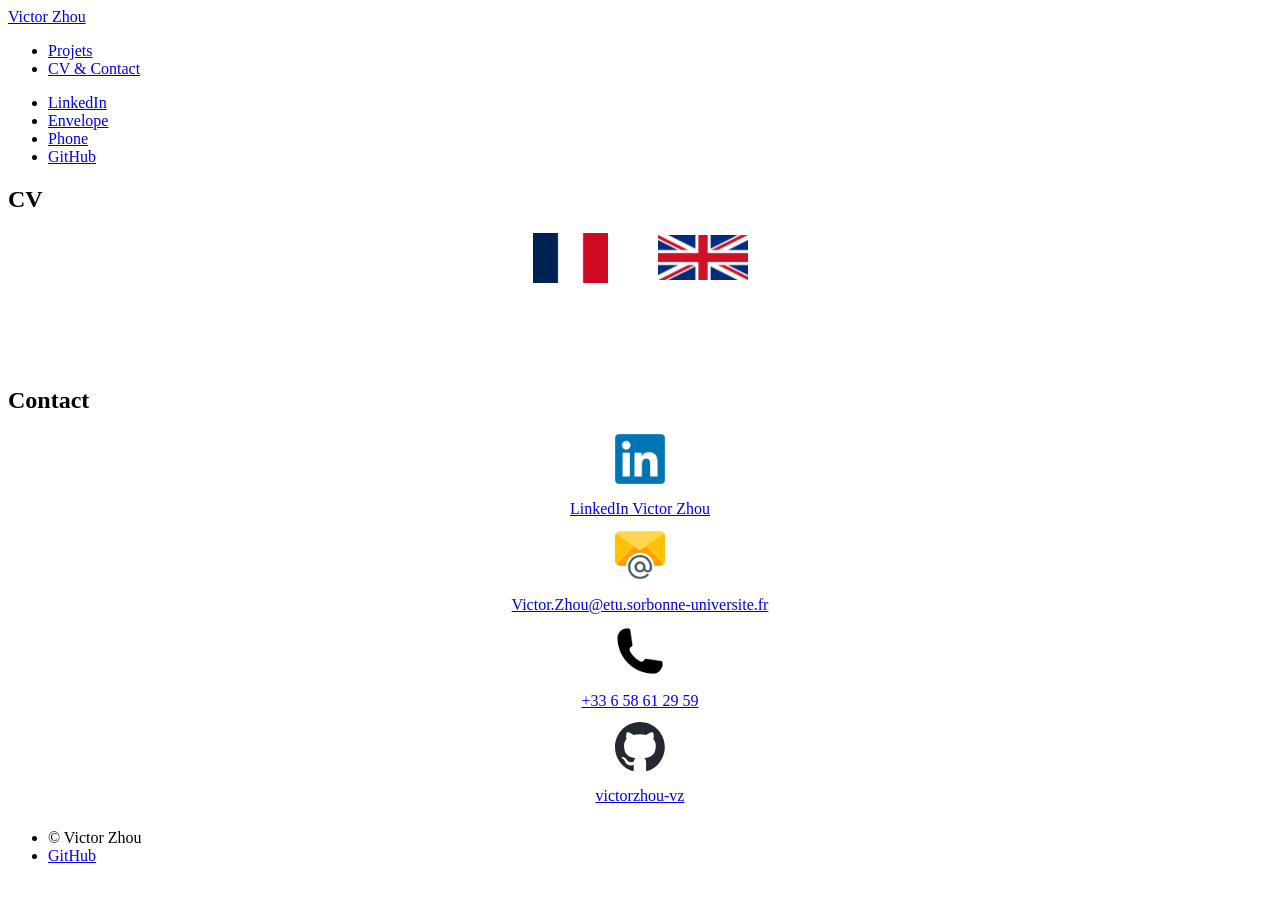
==== generic.html @ f337d652 "Add files via upload" ====
<!DOCTYPE HTML>
<!--
	Massively by HTML5 UP
	html5up.net | @ajlkn
	Free for personal and commercial use under the CCA 3.0 license (html5up.net/license)
-->
<html>
	<head>
		<title>Victor Zhou</title>
		<meta charset="utf-8" />
		<meta name="viewport" content="width=device-width, initial-scale=1, user-scalable=no" />
		<link rel="stylesheet" href="assets/css/main.css" />
		<noscript><link rel="stylesheet" href="assets/css/noscript.css" /></noscript>
	</head>
	<body class="is-preload">

		<!-- Wrapper -->
			<div id="wrapper">

				<!-- Header -->
					<header id="header">
						<a href="index.html" class="logo">Victor Zhou</a>
					</header>

				<!-- Nav -->
					<nav id="nav">
						<ul class="links">
							<li><a href="index.html">Projets</a></li>
							<li class="active"><a href="generic.html">CV & Contact</a></li>

						</ul>
						<ul class="icons">
							<li><a href="https://www.linkedin.com/in/-victor-zhou/" class="icon brands fa-linkedin"><span class="label">LinkedIn</span></a></li>
							<li><a href="mailto:Victor.Zhou@etu.sorbonne-universite.fr" class="icon solid fa-envelope"><span class="label">Envelope</span></a></li>
							<li><a href="tel:+33658612959" class="icon solid fa-phone"><span class="label">Phone</span></a></li>
							<li><a href="https://github.com/victorzhou-vz" class="icon brands fa-github"><span class="label">GitHub</span></a></li>
						</ul>
					</nav>

				<!-- Main -->
					<div id="main">
							<section id="CV" class="cv-section">
								<header class="major">
									<h2>CV</h2>
								</header>
								<div class="exp-logos" style="display: flex; justify-content: center; gap: 50px; align-items: center; text-align: center; margin: 12px 0 100px 0;">

									<a href="#" class="image"><img src="images/logos/Flag_of_France.svg.png" alt="CVFR" style="width: auto; height:50px;"></a>
									<a href="#" class="image"><img src="images/logos/Flag_of_the_United_Kingdom.png" alt="CVEN" style="width: auto; height:45px;"></a>

								</div>
								<section>

							<section id="Contact" class="contact-section">
								<header class="major">
									<h2>Contact</h2>
								</header>
								<div class="exp-logos" style="display: flex; flex-direction: column; justify-content: center; gap: 12px; align-items: center; text-align: center; margin: 12px 0 24px 0;">
										<a href="https://www.linkedin.com/in/-victor-zhou/" class="image"><img src="images/logos/LinkedIn_logo_initials.png" alt="LinkedIn" style="width: 50px; height:auto;"></a>
										<a href="https://www.linkedin.com/in/-victor-zhou/" class="image"><span>LinkedIn Victor Zhou</span></a>
										<a href="mailto:Victor.Zhou@etu.sorbonne-universite.fr" class="image"><img src="images/logos/email.png" alt="Mail" style="width: 50px; height:auto;"></a>
										<a href="mailto:Victor.Zhou@etu.sorbonne-universite.fr" class="image"><span>Victor.Zhou@etu.sorbonne-universite.fr</span></a>
										<a href="tel:+33658612959" class="image"><img src="images/logos/telephone.png" alt="Telephone" style="width: 50px; height:auto;"></a>
										<a href="tel:+33658612959" class="image"><span>+33 6 58 61 29 59</span></a>
										<a href="https://github.com/victorzhou-vz" class="image"><img src="images/logos/github-mark.svg" alt="GitHub" style="width: 50px; height:auto;"></a>
										<a href="https://github.com/victorzhou-vz" class="image"><span>victorzhou-vz</span></a>
								</div>
							<section>
						<!-- Post -->
							

					</div>

				<!-- Footer -->
					

				<!-- Copyright -->
					<div id="copyright">
						<ul><li>&copy; Victor Zhou</li><li><a href="https://github.com/victorzhou-vz">GitHub</a></li></ul>
					</div>

			</div>

		<!-- Scripts -->
			<script src="assets/js/jquery.min.js"></script>
			<script src="assets/js/jquery.scrollex.min.js"></script>
			<script src="assets/js/jquery.scrolly.min.js"></script>
			<script src="assets/js/browser.min.js"></script>
			<script src="assets/js/breakpoints.min.js"></script>
			<script src="assets/js/util.js"></script>
			<script src="assets/js/main.js"></script>

	</body>
</html>
---- assets/css/main.css ----
@import url(fontawesome-all.min.css);
@import url("https://fonts.googleapis.com/css?family=Merriweather:300,700,300italic,700italic|Source+Sans+Pro:900");

/*
	Massively by HTML5 UP
	html5up.net | @ajlkn
	Free for personal and commercial use under the CCA 3.0 license (html5up.net/license)
*/

html, body, div, span, applet, object,
iframe, h1, h2, h3, h4, h5, h6, p, blockquote,
pre, a, abbr, acronym, address, big, cite,
code, del, dfn, em, img, ins, kbd, q, s, samp,
small, strike, strong, sub, sup, tt, var, b,
u, i, center, dl, dt, dd, ol, ul, li, fieldset,
form, label, legend, table, caption, tbody,
tfoot, thead, tr, th, td, article, aside,
canvas, details, embed, figure, figcaption,
footer, header, hgroup, menu, nav, output, ruby,
section, summary, time, mark, audio, video {
	margin: 0;
	padding: 0;
	border: 0;
	font-size: 100%;
	font: inherit;
	vertical-align: baseline;}

article, aside, details, figcaption, figure,
footer, header, hgroup, menu, nav, section {
	display: block;}

body {
	line-height: 1;
}

ol, ul {
	list-style: none;
}

blockquote, q {
	quotes: none;
}

	blockquote:before, blockquote:after, q:before, q:after {
		content: '';
		content: none;
	}

table {
	border-collapse: collapse;
	border-spacing: 0;
}

body {
	-webkit-text-size-adjust: none;
}

mark {
	background-color: transparent;
	color: inherit;
}

input::-moz-focus-inner {
	border: 0;
	padding: 0;
}

input, select, textarea {
	-moz-appearance: none;
	-webkit-appearance: none;
	-ms-appearance: none;
	appearance: none;
}

/* Basic */

	@-ms-viewport {
		width: device-width;
	}

	body {
		-ms-overflow-style: scrollbar;
	}

	@media screen and (max-width: 480px) {

		html, body {
			min-width: 320px;
		}

	}

	html {
		box-sizing: border-box;
	}

	*, *:before, *:after {
		box-sizing: inherit;
	}

	body {
		background-color: #1e252d;
	}

		body.is-preload *, body.is-preload *:before, body.is-preload *:after {
			-moz-animation: none !important;
			-webkit-animation: none !important;
			-ms-animation: none !important;
			animation: none !important;
			-moz-transition: none !important;
			-webkit-transition: none !important;
			-ms-transition: none !important;
			transition: none !important;
		}

/* Type */

	html {
		font-size: 16pt;
	}

		@media screen and (max-width: 1680px) {

			html {
				font-size: 12pt;
			}

		}

		@media screen and (max-width: 1280px) {

			html {
				font-size: 11pt;
			}

		}

		@media screen and (max-width: 360px) {

			html {
				font-size: 10pt;
			}

		}

	body {
		color: #212931;
	}

	body, input, select, textarea {
		font-family: "Merriweather", Georgia, serif;
		font-weight: 300;
		font-size: 1rem;
		line-height: 2.375;
	}

	a {
		-moz-transition: color 0.2s ease-in-out, background-color 0.2s ease-in-out, border-color 0.2s ease-in-out, box-shadow 0.2s ease-in-out;
		-webkit-transition: color 0.2s ease-in-out, background-color 0.2s ease-in-out, border-color 0.2s ease-in-out, box-shadow 0.2s ease-in-out;
		-ms-transition: color 0.2s ease-in-out, background-color 0.2s ease-in-out, border-color 0.2s ease-in-out, box-shadow 0.2s ease-in-out;
		transition: color 0.2s ease-in-out, background-color 0.2s ease-in-out, border-color 0.2s ease-in-out, box-shadow 0.2s ease-in-out;
		border-bottom: dotted 1px;
		text-decoration: none;
	}

		a:hover {
			border-bottom-color: transparent;
		}

	strong, b {
		font-weight: 600;
	}

	em, i {
		font-style: italic;
	}

	p {
		text-align: justify;
		margin: 0 0 2rem 0;
	}

	h1, h2, h3, h4, h5, h6 {
		font-family: "Source Sans Pro", Helvetica, sans-serif;
		font-weight: 900;
		line-height: 1.5;
		letter-spacing: 0.075em;
		text-transform: uppercase;
		margin: 0 0 1rem 0;
	}

		h1 a, h2 a, h3 a, h4 a, h5 a, h6 a {
			border-bottom: 0;
			color: inherit;
			text-decoration: none;
		}

	h1 {
		font-size: 4rem;
		line-height: 1.1;
		margin: 0 0 2rem 0;
	}

	h2 {
		font-size: 1.75rem;
		line-height: 1.3;
		margin: 0 0 1.5rem 0;
	}

	h3 {
		font-size: 1.25rem;
		margin: 0 0 1.5rem 0;
	}

	h4 {
		font-size: 1rem;
	}

	h5 {
		font-size: 0.9rem;
	}

	h6 {
		font-size: 0.8rem;
	}

	sub {
		font-size: 0.8rem;
		position: relative;
		top: 0.5rem;
	}

	sup {
		font-size: 0.8rem;
		position: relative;
		top: -0.5rem;
	}

	blockquote {
		border-left: solid 4px;
		font-style: italic;
		margin: 0 0 2rem 0;
		padding: 0.5rem 0 0.5rem 2rem;
	}

	code {
		border: solid 2px;
		font-family: "Courier New", monospace;
		font-size: 0.9rem;
		margin: 0 0.25rem;
		padding: 0.25rem 0.65rem;
	}

	pre {
		-webkit-overflow-scrolling: touch;
		font-family: "Courier New", monospace;
		font-size: 0.9rem;
		margin: 0 0 2rem 0;
	}

		pre code {
			display: block;
			line-height: 1.75;
			padding: 1rem 1.5rem;
			overflow-x: auto;
		}

	hr {
		border: 0;
		border-bottom: solid 2px;
		margin: 3rem 0;
	}

		hr.major {
			margin: 5rem 0;
		}

	.align-left {
		text-align: left;
	}

	.align-center {
		text-align: center;
	}

	.align-right {
		text-align: right;
	}

	input, select, textarea {
		color: #212931;
	}

	a {
		color: #212931;
		border-bottom-color: rgba(33, 41, 49, 0.5);
	}

		a:hover {
			border-bottom-color: transparent;
			color: #18bfef !important;
		}

	strong, b {
		color: #212931;
	}

	h1, h2, h3, h4, h5, h6 {
		color: #212931;
	}

	blockquote {
		border-left-color: #eeeeee;
	}

	code {
		background: rgba(220, 220, 220, 0.25);
		border-color: #eeeeee;
	}

	hr {
		border-bottom-color: #eeeeee;
	}

/* Row */

	.row {
		display: flex;
		flex-wrap: wrap;
		box-sizing: border-box;
		align-items: stretch;
	}

		.row > * {
			box-sizing: border-box;
		}

		.row.gtr-uniform > * > :last-child {
			margin-bottom: 0;
		}

		.row.aln-left {
			justify-content: flex-start;
		}

		.row.aln-center {
			justify-content: center;
		}

		.row.aln-right {
			justify-content: flex-end;
		}

		.row.aln-top {
			align-items: flex-start;
		}

		.row.aln-middle {
			align-items: center;
		}

		.row.aln-bottom {
			align-items: flex-end;
		}

		.row > .imp {
			order: -1;
		}

		.row > .col-1 {
			width: 8.33333%;
		}

		.row > .off-1 {
			margin-left: 8.33333%;
		}

		.row > .col-2 {
			width: 16.66667%;
		}

		.row > .off-2 {
			margin-left: 16.66667%;
		}

		.row > .col-3 {
			width: 25%;
		}

		.row > .off-3 {
			margin-left: 25%;
		}

		.row > .col-4 {
			width: 33.33333%;
		}

		.row > .off-4 {
			margin-left: 33.33333%;
		}

		.row > .col-5 {
			width: 41.66667%;
		}

		.row > .off-5 {
			margin-left: 41.66667%;
		}

		.row > .col-6 {
			width: 50%;
		}

		.row > .off-6 {
			margin-left: 50%;
		}

		.row > .col-7 {
			width: 58.33333%;
		}

		.row > .off-7 {
			margin-left: 58.33333%;
		}

		.row > .col-8 {
			width: 66.66667%;
		}

		.row > .off-8 {
			margin-left: 66.66667%;
		}

		.row > .col-9 {
			width: 75%;
		}

		.row > .off-9 {
			margin-left: 75%;
		}

		.row > .col-10 {
			width: 83.33333%;
		}

		.row > .off-10 {
			margin-left: 83.33333%;
		}

		.row > .col-11 {
			width: 91.66667%;
		}

		.row > .off-11 {
			margin-left: 91.66667%;
		}

		.row > .col-12 {
			width: 100%;
		}

		.row > .off-12 {
			margin-left: 100%;
		}

		.row.gtr-0 {
			margin-top: 0;
			margin-left: 0rem;
		}

			.row.gtr-0 > * {
				padding: 0 0 0 0rem;
			}

			.row.gtr-0.gtr-uniform {
				margin-top: 0rem;
			}

				.row.gtr-0.gtr-uniform > * {
					padding-top: 0rem;
				}

		.row.gtr-25 {
			margin-top: 0;
			margin-left: -0.375rem;
		}

			.row.gtr-25 > * {
				padding: 0 0 0 0.375rem;
			}

			.row.gtr-25.gtr-uniform {
				margin-top: -0.375rem;
			}

				.row.gtr-25.gtr-uniform > * {
					padding-top: 0.375rem;
				}

		.row.gtr-50 {
			margin-top: 0;
			margin-left: -0.75rem;
		}

			.row.gtr-50 > * {
				padding: 0 0 0 0.75rem;
			}

			.row.gtr-50.gtr-uniform {
				margin-top: -0.75rem;
			}

				.row.gtr-50.gtr-uniform > * {
					padding-top: 0.75rem;
				}

		.row {
			margin-top: 0;
			margin-left: -1.5rem;
		}

			.row > * {
				padding: 0 0 0 1.5rem;
			}

			.row.gtr-uniform {
				margin-top: -1.5rem;
			}

				.row.gtr-uniform > * {
					padding-top: 1.5rem;
				}

		.row.gtr-150 {
			margin-top: 0;
			margin-left: -2.25rem;
		}

			.row.gtr-150 > * {
				padding: 0 0 0 2.25rem;
			}

			.row.gtr-150.gtr-uniform {
				margin-top: -2.25rem;
			}

				.row.gtr-150.gtr-uniform > * {
					padding-top: 2.25rem;
				}

		.row.gtr-200 {
			margin-top: 0;
			margin-left: -3rem;
		}

			.row.gtr-200 > * {
				padding: 0 0 0 3rem;
			}

			.row.gtr-200.gtr-uniform {
				margin-top: -3rem;
			}

				.row.gtr-200.gtr-uniform > * {
					padding-top: 3rem;
				}

		@media screen and (max-width: 1680px) {

			.row {
				display: flex;
				flex-wrap: wrap;
				box-sizing: border-box;
				align-items: stretch;
			}

				.row > * {
					box-sizing: border-box;
				}

				.row.gtr-uniform > * > :last-child {
					margin-bottom: 0;
				}

				.row.aln-left {
					justify-content: flex-start;
				}

				.row.aln-center {
					justify-content: center;
				}

				.row.aln-right {
					justify-content: flex-end;
				}

				.row.aln-top {
					align-items: flex-start;
				}

				.row.aln-middle {
					align-items: center;
				}

				.row.aln-bottom {
					align-items: flex-end;
				}

				.row > .imp-xlarge {
					order: -1;
				}

				.row > .col-1-xlarge {
					width: 8.33333%;
				}

				.row > .off-1-xlarge {
					margin-left: 8.33333%;
				}

				.row > .col-2-xlarge {
					width: 16.66667%;
				}

				.row > .off-2-xlarge {
					margin-left: 16.66667%;
				}

				.row > .col-3-xlarge {
					width: 25%;
				}

				.row > .off-3-xlarge {
					margin-left: 25%;
				}

				.row > .col-4-xlarge {
					width: 33.33333%;
				}

				.row > .off-4-xlarge {
					margin-left: 33.33333%;
				}

				.row > .col-5-xlarge {
					width: 41.66667%;
				}

				.row > .off-5-xlarge {
					margin-left: 41.66667%;
				}

				.row > .col-6-xlarge {
					width: 50%;
				}

				.row > .off-6-xlarge {
					margin-left: 50%;
				}

				.row > .col-7-xlarge {
					width: 58.33333%;
				}

				.row > .off-7-xlarge {
					margin-left: 58.33333%;
				}

				.row > .col-8-xlarge {
					width: 66.66667%;
				}

				.row > .off-8-xlarge {
					margin-left: 66.66667%;
				}

				.row > .col-9-xlarge {
					width: 75%;
				}

				.row > .off-9-xlarge {
					margin-left: 75%;
				}

				.row > .col-10-xlarge {
					width: 83.33333%;
				}

				.row > .off-10-xlarge {
					margin-left: 83.33333%;
				}

				.row > .col-11-xlarge {
					width: 91.66667%;
				}

				.row > .off-11-xlarge {
					margin-left: 91.66667%;
				}

				.row > .col-12-xlarge {
					width: 100%;
				}

				.row > .off-12-xlarge {
					margin-left: 100%;
				}

				.row.gtr-0 {
					margin-top: 0;
					margin-left: 0rem;
				}

					.row.gtr-0 > * {
						padding: 0 0 0 0rem;
					}

					.row.gtr-0.gtr-uniform {
						margin-top: 0rem;
					}

						.row.gtr-0.gtr-uniform > * {
							padding-top: 0rem;
						}

				.row.gtr-25 {
					margin-top: 0;
					margin-left: -0.375rem;
				}

					.row.gtr-25 > * {
						padding: 0 0 0 0.375rem;
					}

					.row.gtr-25.gtr-uniform {
						margin-top: -0.375rem;
					}

						.row.gtr-25.gtr-uniform > * {
							padding-top: 0.375rem;
						}

				.row.gtr-50 {
					margin-top: 0;
					margin-left: -0.75rem;
				}

					.row.gtr-50 > * {
						padding: 0 0 0 0.75rem;
					}

					.row.gtr-50.gtr-uniform {
						margin-top: -0.75rem;
					}

						.row.gtr-50.gtr-uniform > * {
							padding-top: 0.75rem;
						}

				.row {
					margin-top: 0;
					margin-left: -1.5rem;
				}

					.row > * {
						padding: 0 0 0 1.5rem;
					}

					.row.gtr-uniform {
						margin-top: -1.5rem;
					}

						.row.gtr-uniform > * {
							padding-top: 1.5rem;
						}

				.row.gtr-150 {
					margin-top: 0;
					margin-left: -2.25rem;
				}

					.row.gtr-150 > * {
						padding: 0 0 0 2.25rem;
					}

					.row.gtr-150.gtr-uniform {
						margin-top: -2.25rem;
					}

						.row.gtr-150.gtr-uniform > * {
							padding-top: 2.25rem;
						}

				.row.gtr-200 {
					margin-top: 0;
					margin-left: -3rem;
				}

					.row.gtr-200 > * {
						padding: 0 0 0 3rem;
					}

					.row.gtr-200.gtr-uniform {
						margin-top: -3rem;
					}

						.row.gtr-200.gtr-uniform > * {
							padding-top: 3rem;
						}

		}

		@media screen and (max-width: 1280px) {

			.row {
				display: flex;
				flex-wrap: wrap;
				box-sizing: border-box;
				align-items: stretch;
			}

				.row > * {
					box-sizing: border-box;
				}

				.row.gtr-uniform > * > :last-child {
					margin-bottom: 0;
				}

				.row.aln-left {
					justify-content: flex-start;
				}

				.row.aln-center {
					justify-content: center;
				}

				.row.aln-right {
					justify-content: flex-end;
				}

				.row.aln-top {
					align-items: flex-start;
				}

				.row.aln-middle {
					align-items: center;
				}

				.row.aln-bottom {
					align-items: flex-end;
				}

				.row > .imp-large {
					order: -1;
				}

				.row > .col-1-large {
					width: 8.33333%;
				}

				.row > .off-1-large {
					margin-left: 8.33333%;
				}

				.row > .col-2-large {
					width: 16.66667%;
				}

				.row > .off-2-large {
					margin-left: 16.66667%;
				}

				.row > .col-3-large {
					width: 25%;
				}

				.row > .off-3-large {
					margin-left: 25%;
				}

				.row > .col-4-large {
					width: 33.33333%;
				}

				.row > .off-4-large {
					margin-left: 33.33333%;
				}

				.row > .col-5-large {
					width: 41.66667%;
				}

				.row > .off-5-large {
					margin-left: 41.66667%;
				}

				.row > .col-6-large {
					width: 50%;
				}

				.row > .off-6-large {
					margin-left: 50%;
				}

				.row > .col-7-large {
					width: 58.33333%;
				}

				.row > .off-7-large {
					margin-left: 58.33333%;
				}

				.row > .col-8-large {
					width: 66.66667%;
				}

				.row > .off-8-large {
					margin-left: 66.66667%;
				}

				.row > .col-9-large {
					width: 75%;
				}

				.row > .off-9-large {
					margin-left: 75%;
				}

				.row > .col-10-large {
					width: 83.33333%;
				}

				.row > .off-10-large {
					margin-left: 83.33333%;
				}

				.row > .col-11-large {
					width: 91.66667%;
				}

				.row > .off-11-large {
					margin-left: 91.66667%;
				}

				.row > .col-12-large {
					width: 100%;
				}

				.row > .off-12-large {
					margin-left: 100%;
				}

				.row.gtr-0 {
					margin-top: 0;
					margin-left: 0rem;
				}

					.row.gtr-0 > * {
						padding: 0 0 0 0rem;
					}

					.row.gtr-0.gtr-uniform {
						margin-top: 0rem;
					}

						.row.gtr-0.gtr-uniform > * {
							padding-top: 0rem;
						}

				.row.gtr-25 {
					margin-top: 0;
					margin-left: -0.375rem;
				}

					.row.gtr-25 > * {
						padding: 0 0 0 0.375rem;
					}

					.row.gtr-25.gtr-uniform {
						margin-top: -0.375rem;
					}

						.row.gtr-25.gtr-uniform > * {
							padding-top: 0.375rem;
						}

				.row.gtr-50 {
					margin-top: 0;
					margin-left: -0.75rem;
				}

					.row.gtr-50 > * {
						padding: 0 0 0 0.75rem;
					}

					.row.gtr-50.gtr-uniform {
						margin-top: -0.75rem;
					}

						.row.gtr-50.gtr-uniform > * {
							padding-top: 0.75rem;
						}

				.row {
					margin-top: 0;
					margin-left: -1.5rem;
				}

					.row > * {
						padding: 0 0 0 1.5rem;
					}

					.row.gtr-uniform {
						margin-top: -1.5rem;
					}

						.row.gtr-uniform > * {
							padding-top: 1.5rem;
						}

				.row.gtr-150 {
					margin-top: 0;
					margin-left: -2.25rem;
				}

					.row.gtr-150 > * {
						padding: 0 0 0 2.25rem;
					}

					.row.gtr-150.gtr-uniform {
						margin-top: -2.25rem;
					}

						.row.gtr-150.gtr-uniform > * {
							padding-top: 2.25rem;
						}

				.row.gtr-200 {
					margin-top: 0;
					margin-left: -3rem;
				}

					.row.gtr-200 > * {
						padding: 0 0 0 3rem;
					}

					.row.gtr-200.gtr-uniform {
						margin-top: -3rem;
					}

						.row.gtr-200.gtr-uniform > * {
							padding-top: 3rem;
						}

		}

		@media screen and (max-width: 980px) {

			.row {
				display: flex;
				flex-wrap: wrap;
				box-sizing: border-box;
				align-items: stretch;
			}

				.row > * {
					box-sizing: border-box;
				}

				.row.gtr-uniform > * > :last-child {
					margin-bottom: 0;
				}

				.row.aln-left {
					justify-content: flex-start;
				}

				.row.aln-center {
					justify-content: center;
				}

				.row.aln-right {
					justify-content: flex-end;
				}

				.row.aln-top {
					align-items: flex-start;
				}

				.row.aln-middle {
					align-items: center;
				}

				.row.aln-bottom {
					align-items: flex-end;
				}

				.row > .imp-medium {
					order: -1;
				}

				.row > .col-1-medium {
					width: 8.33333%;
				}

				.row > .off-1-medium {
					margin-left: 8.33333%;
				}

				.row > .col-2-medium {
					width: 16.66667%;
				}

				.row > .off-2-medium {
					margin-left: 16.66667%;
				}

				.row > .col-3-medium {
					width: 25%;
				}

				.row > .off-3-medium {
					margin-left: 25%;
				}

				.row > .col-4-medium {
					width: 33.33333%;
				}

				.row > .off-4-medium {
					margin-left: 33.33333%;
				}

				.row > .col-5-medium {
					width: 41.66667%;
				}

				.row > .off-5-medium {
					margin-left: 41.66667%;
				}

				.row > .col-6-medium {
					width: 50%;
				}

				.row > .off-6-medium {
					margin-left: 50%;
				}

				.row > .col-7-medium {
					width: 58.33333%;
				}

				.row > .off-7-medium {
					margin-left: 58.33333%;
				}

				.row > .col-8-medium {
					width: 66.66667%;
				}

				.row > .off-8-medium {
					margin-left: 66.66667%;
				}

				.row > .col-9-medium {
					width: 75%;
				}

				.row > .off-9-medium {
					margin-left: 75%;
				}

				.row > .col-10-medium {
					width: 83.33333%;
				}

				.row > .off-10-medium {
					margin-left: 83.33333%;
				}

				.row > .col-11-medium {
					width: 91.66667%;
				}

				.row > .off-11-medium {
					margin-left: 91.66667%;
				}

				.row > .col-12-medium {
					width: 100%;
				}

				.row > .off-12-medium {
					margin-left: 100%;
				}

				.row.gtr-0 {
					margin-top: 0;
					margin-left: 0rem;
				}

					.row.gtr-0 > * {
						padding: 0 0 0 0rem;
					}

					.row.gtr-0.gtr-uniform {
						margin-top: 0rem;
					}

						.row.gtr-0.gtr-uniform > * {
							padding-top: 0rem;
						}

				.row.gtr-25 {
					margin-top: 0;
					margin-left: -0.375rem;
				}

					.row.gtr-25 > * {
						padding: 0 0 0 0.375rem;
					}

					.row.gtr-25.gtr-uniform {
						margin-top: -0.375rem;
					}

						.row.gtr-25.gtr-uniform > * {
							padding-top: 0.375rem;
						}

				.row.gtr-50 {
					margin-top: 0;
					margin-left: -0.75rem;
				}

					.row.gtr-50 > * {
						padding: 0 0 0 0.75rem;
					}

					.row.gtr-50.gtr-uniform {
						margin-top: -0.75rem;
					}

						.row.gtr-50.gtr-uniform > * {
							padding-top: 0.75rem;
						}

				.row {
					margin-top: 0;
					margin-left: -1.5rem;
				}

					.row > * {
						padding: 0 0 0 1.5rem;
					}

					.row.gtr-uniform {
						margin-top: -1.5rem;
					}

						.row.gtr-uniform > * {
							padding-top: 1.5rem;
						}

				.row.gtr-150 {
					margin-top: 0;
					margin-left: -2.25rem;
				}

					.row.gtr-150 > * {
						padding: 0 0 0 2.25rem;
					}

					.row.gtr-150.gtr-uniform {
						margin-top: -2.25rem;
					}

						.row.gtr-150.gtr-uniform > * {
							padding-top: 2.25rem;
						}

				.row.gtr-200 {
					margin-top: 0;
					margin-left: -3rem;
				}

					.row.gtr-200 > * {
						padding: 0 0 0 3rem;
					}

					.row.gtr-200.gtr-uniform {
						margin-top: -3rem;
					}

						.row.gtr-200.gtr-uniform > * {
							padding-top: 3rem;
						}

		}

		@media screen and (max-width: 736px) {

			.row {
				display: flex;
				flex-wrap: wrap;
				box-sizing: border-box;
				align-items: stretch;
			}

				.row > * {
					box-sizing: border-box;
				}

				.row.gtr-uniform > * > :last-child {
					margin-bottom: 0;
				}

				.row.aln-left {
					justify-content: flex-start;
				}

				.row.aln-center {
					justify-content: center;
				}

				.row.aln-right {
					justify-content: flex-end;
				}

				.row.aln-top {
					align-items: flex-start;
				}

				.row.aln-middle {
					align-items: center;
				}

				.row.aln-bottom {
					align-items: flex-end;
				}

				.row > .imp-small {
					order: -1;
				}

				.row > .col-1-small {
					width: 8.33333%;
				}

				.row > .off-1-small {
					margin-left: 8.33333%;
				}

				.row > .col-2-small {
					width: 16.66667%;
				}

				.row > .off-2-small {
					margin-left: 16.66667%;
				}

				.row > .col-3-small {
					width: 25%;
				}

				.row > .off-3-small {
					margin-left: 25%;
				}

				.row > .col-4-small {
					width: 33.33333%;
				}

				.row > .off-4-small {
					margin-left: 33.33333%;
				}

				.row > .col-5-small {
					width: 41.66667%;
				}

				.row > .off-5-small {
					margin-left: 41.66667%;
				}

				.row > .col-6-small {
					width: 50%;
				}

				.row > .off-6-small {
					margin-left: 50%;
				}

				.row > .col-7-small {
					width: 58.33333%;
				}

				.row > .off-7-small {
					margin-left: 58.33333%;
				}

				.row > .col-8-small {
					width: 66.66667%;
				}

				.row > .off-8-small {
					margin-left: 66.66667%;
				}

				.row > .col-9-small {
					width: 75%;
				}

				.row > .off-9-small {
					margin-left: 75%;
				}

				.row > .col-10-small {
					width: 83.33333%;
				}

				.row > .off-10-small {
					margin-left: 83.33333%;
				}

				.row > .col-11-small {
					width: 91.66667%;
				}

				.row > .off-11-small {
					margin-left: 91.66667%;
				}

				.row > .col-12-small {
					width: 100%;
				}

				.row > .off-12-small {
					margin-left: 100%;
				}

				.row.gtr-0 {
					margin-top: 0;
					margin-left: 0rem;
				}

					.row.gtr-0 > * {
						padding: 0 0 0 0rem;
					}

					.row.gtr-0.gtr-uniform {
						margin-top: 0rem;
					}

						.row.gtr-0.gtr-uniform > * {
							padding-top: 0rem;
						}

				.row.gtr-25 {
					margin-top: 0;
					margin-left: -0.375rem;
				}

					.row.gtr-25 > * {
						padding: 0 0 0 0.375rem;
					}

					.row.gtr-25.gtr-uniform {
						margin-top: -0.375rem;
					}

						.row.gtr-25.gtr-uniform > * {
							padding-top: 0.375rem;
						}

				.row.gtr-50 {
					margin-top: 0;
					margin-left: -0.75rem;
				}

					.row.gtr-50 > * {
						padding: 0 0 0 0.75rem;
					}

					.row.gtr-50.gtr-uniform {
						margin-top: -0.75rem;
					}

						.row.gtr-50.gtr-uniform > * {
							padding-top: 0.75rem;
						}

				.row {
					margin-top: 0;
					margin-left: -1.5rem;
				}

					.row > * {
						padding: 0 0 0 1.5rem;
					}

					.row.gtr-uniform {
						margin-top: -1.5rem;
					}

						.row.gtr-uniform > * {
							padding-top: 1.5rem;
						}

				.row.gtr-150 {
					margin-top: 0;
					margin-left: -2.25rem;
				}

					.row.gtr-150 > * {
						padding: 0 0 0 2.25rem;
					}

					.row.gtr-150.gtr-uniform {
						margin-top: -2.25rem;
					}

						.row.gtr-150.gtr-uniform > * {
							padding-top: 2.25rem;
						}

				.row.gtr-200 {
					margin-top: 0;
					margin-left: -3rem;
				}

					.row.gtr-200 > * {
						padding: 0 0 0 3rem;
					}

					.row.gtr-200.gtr-uniform {
						margin-top: -3rem;
					}

						.row.gtr-200.gtr-uniform > * {
							padding-top: 3rem;
						}

		}

		@media screen and (max-width: 480px) {

			.row {
				display: flex;
				flex-wrap: wrap;
				box-sizing: border-box;
				align-items: stretch;
			}

				.row > * {
					box-sizing: border-box;
				}

				.row.gtr-uniform > * > :last-child {
					margin-bottom: 0;
				}

				.row.aln-left {
					justify-content: flex-start;
				}

				.row.aln-center {
					justify-content: center;
				}

				.row.aln-right {
					justify-content: flex-end;
				}

				.row.aln-top {
					align-items: flex-start;
				}

				.row.aln-middle {
					align-items: center;
				}

				.row.aln-bottom {
					align-items: flex-end;
				}

				.row > .imp-xsmall {
					order: -1;
				}

				.row > .col-1-xsmall {
					width: 8.33333%;
				}

				.row > .off-1-xsmall {
					margin-left: 8.33333%;
				}

				.row > .col-2-xsmall {
					width: 16.66667%;
				}

				.row > .off-2-xsmall {
					margin-left: 16.66667%;
				}

				.row > .col-3-xsmall {
					width: 25%;
				}

				.row > .off-3-xsmall {
					margin-left: 25%;
				}

				.row > .col-4-xsmall {
					width: 33.33333%;
				}

				.row > .off-4-xsmall {
					margin-left: 33.33333%;
				}

				.row > .col-5-xsmall {
					width: 41.66667%;
				}

				.row > .off-5-xsmall {
					margin-left: 41.66667%;
				}

				.row > .col-6-xsmall {
					width: 50%;
				}

				.row > .off-6-xsmall {
					margin-left: 50%;
				}

				.row > .col-7-xsmall {
					width: 58.33333%;
				}

				.row > .off-7-xsmall {
					margin-left: 58.33333%;
				}

				.row > .col-8-xsmall {
					width: 66.66667%;
				}

				.row > .off-8-xsmall {
					margin-left: 66.66667%;
				}

				.row > .col-9-xsmall {
					width: 75%;
				}

				.row > .off-9-xsmall {
					margin-left: 75%;
				}

				.row > .col-10-xsmall {
					width: 83.33333%;
				}

				.row > .off-10-xsmall {
					margin-left: 83.33333%;
				}

				.row > .col-11-xsmall {
					width: 91.66667%;
				}

				.row > .off-11-xsmall {
					margin-left: 91.66667%;
				}

				.row > .col-12-xsmall {
					width: 100%;
				}

				.row > .off-12-xsmall {
					margin-left: 100%;
				}

				.row.gtr-0 {
					margin-top: 0;
					margin-left: 0rem;
				}

					.row.gtr-0 > * {
						padding: 0 0 0 0rem;
					}

					.row.gtr-0.gtr-uniform {
						margin-top: 0rem;
					}

						.row.gtr-0.gtr-uniform > * {
							padding-top: 0rem;
						}

				.row.gtr-25 {
					margin-top: 0;
					margin-left: -0.375rem;
				}

					.row.gtr-25 > * {
						padding: 0 0 0 0.375rem;
					}

					.row.gtr-25.gtr-uniform {
						margin-top: -0.375rem;
					}

						.row.gtr-25.gtr-uniform > * {
							padding-top: 0.375rem;
						}

				.row.gtr-50 {
					margin-top: 0;
					margin-left: -0.75rem;
				}

					.row.gtr-50 > * {
						padding: 0 0 0 0.75rem;
					}

					.row.gtr-50.gtr-uniform {
						margin-top: -0.75rem;
					}

						.row.gtr-50.gtr-uniform > * {
							padding-top: 0.75rem;
						}

				.row {
					margin-top: 0;
					margin-left: -1.5rem;
				}

					.row > * {
						padding: 0 0 0 1.5rem;
					}

					.row.gtr-uniform {
						margin-top: -1.5rem;
					}

						.row.gtr-uniform > * {
							padding-top: 1.5rem;
						}

				.row.gtr-150 {
					margin-top: 0;
					margin-left: -2.25rem;
				}

					.row.gtr-150 > * {
						padding: 0 0 0 2.25rem;
					}

					.row.gtr-150.gtr-uniform {
						margin-top: -2.25rem;
					}

						.row.gtr-150.gtr-uniform > * {
							padding-top: 2.25rem;
						}

				.row.gtr-200 {
					margin-top: 0;
					margin-left: -3rem;
				}

					.row.gtr-200 > * {
						padding: 0 0 0 3rem;
					}

					.row.gtr-200.gtr-uniform {
						margin-top: -3rem;
					}

						.row.gtr-200.gtr-uniform > * {
							padding-top: 3rem;
						}

		}

		@media screen and (max-width: 360px) {

			.row {
				display: flex;
				flex-wrap: wrap;
				box-sizing: border-box;
				align-items: stretch;
			}

				.row > * {
					box-sizing: border-box;
				}

				.row.gtr-uniform > * > :last-child {
					margin-bottom: 0;
				}

				.row.aln-left {
					justify-content: flex-start;
				}

				.row.aln-center {
					justify-content: center;
				}

				.row.aln-right {
					justify-content: flex-end;
				}

				.row.aln-top {
					align-items: flex-start;
				}

				.row.aln-middle {
					align-items: center;
				}

				.row.aln-bottom {
					align-items: flex-end;
				}

				.row > .imp-xxsmall {
					order: -1;
				}

				.row > .col-1-xxsmall {
					width: 8.33333%;
				}

				.row > .off-1-xxsmall {
					margin-left: 8.33333%;
				}

				.row > .col-2-xxsmall {
					width: 16.66667%;
				}

				.row > .off-2-xxsmall {
					margin-left: 16.66667%;
				}

				.row > .col-3-xxsmall {
					width: 25%;
				}

				.row > .off-3-xxsmall {
					margin-left: 25%;
				}

				.row > .col-4-xxsmall {
					width: 33.33333%;
				}

				.row > .off-4-xxsmall {
					margin-left: 33.33333%;
				}

				.row > .col-5-xxsmall {
					width: 41.66667%;
				}

				.row > .off-5-xxsmall {
					margin-left: 41.66667%;
				}

				.row > .col-6-xxsmall {
					width: 50%;
				}

				.row > .off-6-xxsmall {
					margin-left: 50%;
				}

				.row > .col-7-xxsmall {
					width: 58.33333%;
				}

				.row > .off-7-xxsmall {
					margin-left: 58.33333%;
				}

				.row > .col-8-xxsmall {
					width: 66.66667%;
				}

				.row > .off-8-xxsmall {
					margin-left: 66.66667%;
				}

				.row > .col-9-xxsmall {
					width: 75%;
				}

				.row > .off-9-xxsmall {
					margin-left: 75%;
				}

				.row > .col-10-xxsmall {
					width: 83.33333%;
				}

				.row > .off-10-xxsmall {
					margin-left: 83.33333%;
				}

				.row > .col-11-xxsmall {
					width: 91.66667%;
				}

				.row > .off-11-xxsmall {
					margin-left: 91.66667%;
				}

				.row > .col-12-xxsmall {
					width: 100%;
				}

				.row > .off-12-xxsmall {
					margin-left: 100%;
				}

				.row.gtr-0 {
					margin-top: 0;
					margin-left: 0rem;
				}

					.row.gtr-0 > * {
						padding: 0 0 0 0rem;
					}

					.row.gtr-0.gtr-uniform {
						margin-top: 0rem;
					}

						.row.gtr-0.gtr-uniform > * {
							padding-top: 0rem;
						}

				.row.gtr-25 {
					margin-top: 0;
					margin-left: -0.375rem;
				}

					.row.gtr-25 > * {
						padding: 0 0 0 0.375rem;
					}

					.row.gtr-25.gtr-uniform {
						margin-top: -0.375rem;
					}

						.row.gtr-25.gtr-uniform > * {
							padding-top: 0.375rem;
						}

				.row.gtr-50 {
					margin-top: 0;
					margin-left: -0.75rem;
				}

					.row.gtr-50 > * {
						padding: 0 0 0 0.75rem;
					}

					.row.gtr-50.gtr-uniform {
						margin-top: -0.75rem;
					}

						.row.gtr-50.gtr-uniform > * {
							padding-top: 0.75rem;
						}

				.row {
					margin-top: 0;
					margin-left: -1.5rem;
				}

					.row > * {
						padding: 0 0 0 1.5rem;
					}

					.row.gtr-uniform {
						margin-top: -1.5rem;
					}

						.row.gtr-uniform > * {
							padding-top: 1.5rem;
						}

				.row.gtr-150 {
					margin-top: 0;
					margin-left: -2.25rem;
				}

					.row.gtr-150 > * {
						padding: 0 0 0 2.25rem;
					}

					.row.gtr-150.gtr-uniform {
						margin-top: -2.25rem;
					}

						.row.gtr-150.gtr-uniform > * {
							padding-top: 2.25rem;
						}

				.row.gtr-200 {
					margin-top: 0;
					margin-left: -3rem;
				}

					.row.gtr-200 > * {
						padding: 0 0 0 3rem;
					}

					.row.gtr-200.gtr-uniform {
						margin-top: -3rem;
					}

						.row.gtr-200.gtr-uniform > * {
							padding-top: 3rem;
						}

		}

/* Box */

	.box {
		border: solid 2px;
		margin-bottom: 2rem;
		padding: 1.5rem;
	}

		.box > :last-child,
		.box > :last-child > :last-child,
		.box > :last-child > :last-child > :last-child {
			margin-bottom: 0;
		}

		.box.alt {
			border: 0;
			border-radius: 0;
			padding: 0;
		}

	.box {
		border-color: #eeeeee;
	}

/* Button */

	input[type="submit"],
	input[type="reset"],
	input[type="button"],
	button,
	.button {
		-moz-appearance: none;
		-webkit-appearance: none;
		-ms-appearance: none;
		appearance: none;
		-moz-transition: background-color 0.2s ease-in-out, box-shadow 0.2s ease-in-out, color 0.2s ease-in-out;
		-webkit-transition: background-color 0.2s ease-in-out, box-shadow 0.2s ease-in-out, color 0.2s ease-in-out;
		-ms-transition: background-color 0.2s ease-in-out, box-shadow 0.2s ease-in-out, color 0.2s ease-in-out;
		transition: background-color 0.2s ease-in-out, box-shadow 0.2s ease-in-out, color 0.2s ease-in-out;
		border: 0;
		border-radius: 0;
		cursor: pointer;
		display: inline-block;
		font-family: "Source Sans Pro", Helvetica, sans-serif;
		font-size: 0.8rem;
		font-weight: 900;
		letter-spacing: 0.075em;
		height: 3rem;
		line-height: 3rem;
		padding: 0 2rem;
		text-align: center;
		text-decoration: none;
		text-transform: uppercase;
		white-space: nowrap;
	}

		input[type="submit"].icon:before,
		input[type="reset"].icon:before,
		input[type="button"].icon:before,
		button.icon:before,
		.button.icon:before {
			margin-right: 0.5rem;
		}

		input[type="submit"].icon.solo,
		input[type="reset"].icon.solo,
		input[type="button"].icon.solo,
		button.icon.solo,
		.button.icon.solo {
			position: relative;
			width: 4rem;
			height: 4rem;
			line-height: 4rem;
			border-radius: 4rem;
			text-indent: 4rem;
			overflow: hidden;
			padding: 0;
			white-space: nowrap;
		}

			input[type="submit"].icon.solo:before,
			input[type="reset"].icon.solo:before,
			input[type="button"].icon.solo:before,
			button.icon.solo:before,
			.button.icon.solo:before {
				position: absolute;
				display: block;
				top: 0;
				left: 0;
				width: inherit;
				height: inherit;
				line-height: inherit;
				font-size: 1.25rem;
				margin-right: 0;
				text-align: center;
				text-indent: 0;
			}

		input[type="submit"].fit,
		input[type="reset"].fit,
		input[type="button"].fit,
		button.fit,
		.button.fit {
			width: 100%;
		}

		input[type="submit"].small,
		input[type="reset"].small,
		input[type="button"].small,
		button.small,
		.button.small {
			font-size: 0.7rem;
			height: 2.5rem;
			line-height: 2.5rem;
			padding: 0 1.5rem;
		}

		input[type="submit"].large,
		input[type="reset"].large,
		input[type="button"].large,
		button.large,
		.button.large {
			font-size: 0.9rem;
			height: 3.5rem;
			line-height: 3.5rem;
			padding: 0 2.75rem;
		}

		@media screen and (max-width: 980px) {

			input[type="submit"],
			input[type="reset"],
			input[type="button"],
			button,
			.button {
				font-size: 0.9rem;
				height: 3.25rem;
				line-height: 3.25rem;
			}

				input[type="submit"].large,
				input[type="reset"].large,
				input[type="button"].large,
				button.large,
				.button.large {
					font-size: 1rem;
					height: 3.75rem;
					line-height: 3.75rem;
				}

		}

		input[type="submit"].disabled, input[type="submit"]:disabled,
		input[type="reset"].disabled,
		input[type="reset"]:disabled,
		input[type="button"].disabled,
		input[type="button"]:disabled,
		button.disabled,
		button:disabled,
		.button.disabled,
		.button:disabled {
			pointer-events: none;
			opacity: 0.25;
		}

	input[type="submit"],
	input[type="reset"],
	input[type="button"],
	button,
	.button {
		background-color: transparent;
		box-shadow: inset 0 0 0 2px #212931;
		color: #212931 !important;
	}

		input[type="submit"]:hover,
		input[type="reset"]:hover,
		input[type="button"]:hover,
		button:hover,
		.button:hover {
			box-shadow: inset 0 0 0 2px #18bfef;
			color: #18bfef !important;
		}

		input[type="submit"].primary,
		input[type="reset"].primary,
		input[type="button"].primary,
		button.primary,
		.button.primary {
			background-color: #212931;
			box-shadow: none;
			color: #ffffff !important;
		}

			input[type="submit"].primary:hover,
			input[type="reset"].primary:hover,
			input[type="button"].primary:hover,
			button.primary:hover,
			.button.primary:hover {
				background-color: #18bfef;
			}

/* Form */

	form {
		margin: 0 0 2rem 0;
	}

		form > :last-child {
			margin-bottom: 0;
		}

		form > .fields {
			display: -moz-flex;
			display: -webkit-flex;
			display: -ms-flex;
			display: flex;
			-moz-flex-wrap: wrap;
			-webkit-flex-wrap: wrap;
			-ms-flex-wrap: wrap;
			flex-wrap: wrap;
			width: calc(100% + 3rem);
			margin: -1.5rem 0 2rem -1.5rem;
		}

			form > .fields > .field {
				-moz-flex-grow: 0;
				-webkit-flex-grow: 0;
				-ms-flex-grow: 0;
				flex-grow: 0;
				-moz-flex-shrink: 0;
				-webkit-flex-shrink: 0;
				-ms-flex-shrink: 0;
				flex-shrink: 0;
				padding: 1.5rem 0 0 1.5rem;
				width: calc(100% - 1.5rem);
			}

				form > .fields > .field.half {
					width: calc(50% - 0.75rem);
				}

				form > .fields > .field.third {
					width: calc(100%/3 - 0.5rem);
				}

				form > .fields > .field.quarter {
					width: calc(25% - 0.375rem);
				}

		@media screen and (max-width: 480px) {

			form > .fields {
				width: calc(100% + 3rem);
				margin: -1.5rem 0 2rem -1.5rem;
			}

				form > .fields > .field {
					padding: 1.5rem 0 0 1.5rem;
					width: calc(100% - 1.5rem);
				}

					form > .fields > .field.half {
						width: calc(100% - 1.5rem);
					}

					form > .fields > .field.third {
						width: calc(100% - 1.5rem);
					}

					form > .fields > .field.quarter {
						width: calc(100% - 1.5rem);
					}

		}

	label {
		display: block;
		font-family: "Source Sans Pro", Helvetica, sans-serif;
		font-weight: 900;
		line-height: 1.5;
		letter-spacing: 0.075em;
		font-size: 0.8rem;
		text-transform: uppercase;
		margin: 0 0 0.75rem 0;
	}

		@media screen and (max-width: 980px) {

			label {
				font-size: 0.9rem;
			}

		}

	input[type="text"],
	input[type="password"],
	input[type="email"],
	select,
	textarea {
		-moz-appearance: none;
		-webkit-appearance: none;
		-ms-appearance: none;
		appearance: none;
		background: transparent;
		border-radius: 0;
		border: solid 2px;
		color: inherit;
		display: block;
		outline: 0;
		padding: 0 1rem;
		text-decoration: none;
		width: 100%;
	}

		input[type="text"]:invalid,
		input[type="password"]:invalid,
		input[type="email"]:invalid,
		select:invalid,
		textarea:invalid {
			box-shadow: none;
		}

	select {
		background-size: 1.25rem;
		background-repeat: no-repeat;
		background-position: calc(100% - 1rem) center;
		height: 3rem;
		padding-right: 3rem;
		text-overflow: ellipsis;
	}

		select:focus::-ms-value {
			background-color: transparent;
		}

		select::-ms-expand {
			display: none;
		}

	input[type="text"],
	input[type="password"],
	input[type="email"],
	select {
		height: 3rem;
	}

	textarea {
		padding: 0.75rem 1rem;
	}

	input[type="checkbox"],
	input[type="radio"] {
		-moz-appearance: none;
		-webkit-appearance: none;
		-ms-appearance: none;
		appearance: none;
		display: block;
		float: left;
		margin-right: -2rem;
		opacity: 0;
		width: 1rem;
		z-index: -1;
	}

		input[type="checkbox"] + label,
		input[type="radio"] + label {
			text-decoration: none;
			cursor: pointer;
			display: inline-block;
			font-size: 1rem;
			letter-spacing: 0;
			font-family: "Merriweather", Georgia, serif;
			text-transform: none;
			font-weight: 300;
			padding-left: 2.8rem;
			padding-right: 1rem;
			position: relative;
		}

			input[type="checkbox"] + label:before,
			input[type="radio"] + label:before {
				-moz-osx-font-smoothing: grayscale;
				-webkit-font-smoothing: antialiased;
				display: inline-block;
				font-style: normal;
				font-variant: normal;
				text-rendering: auto;
				line-height: 1;
				text-transform: none !important;
				font-family: 'Font Awesome 5 Free';
				font-weight: 900;
			}

			input[type="checkbox"] + label:before,
			input[type="radio"] + label:before {
				border-radius: 0;
				border: solid 2px;
				content: '';
				display: inline-block;
				font-size: 0.8rem;
				height: 1.8rem;
				left: 0;
				line-height: 1.65rem;
				position: absolute;
				text-align: center;
				top: -0.125rem;
				width: 1.8rem;
			}

		input[type="checkbox"]:checked + label:before,
		input[type="radio"]:checked + label:before {
			content: '\f00c';
		}

	input[type="checkbox"] + label:before {
		border-radius: 0;
	}

	input[type="radio"] + label:before {
		border-radius: 100%;
	}

	::-webkit-input-placeholder {
		opacity: 1.0;
	}

	:-moz-placeholder {
		opacity: 1.0;
	}

	::-moz-placeholder {
		opacity: 1.0;
	}

	:-ms-input-placeholder {
		opacity: 1.0;
	}

	label {
		color: #212931;
	}

	input[type="text"],
	input[type="password"],
	input[type="email"],
	select,
	textarea {
		border-color: #eeeeee;
	}

		input[type="text"]:focus,
		input[type="password"]:focus,
		input[type="email"]:focus,
		select:focus,
		textarea:focus {
			border-color: #18bfef;
		}

	select {
		background-image: url("data:image/svg+xml;charset=utf8,%3Csvg xmlns='http://www.w3.org/2000/svg' width='40' height='40' preserveAspectRatio='none' viewBox='0 0 40 40'%3E%3Cpath d='M9.4,12.3l10.4,10.4l10.4-10.4c0.2-0.2,0.5-0.4,0.9-0.4c0.3,0,0.6,0.1,0.9,0.4l3.3,3.3c0.2,0.2,0.4,0.5,0.4,0.9 c0,0.4-0.1,0.6-0.4,0.9L20.7,31.9c-0.2,0.2-0.5,0.4-0.9,0.4c-0.3,0-0.6-0.1-0.9-0.4L4.3,17.3c-0.2-0.2-0.4-0.5-0.4-0.9 c0-0.4,0.1-0.6,0.4-0.9l3.3-3.3c0.2-0.2,0.5-0.4,0.9-0.4S9.1,12.1,9.4,12.3z' fill='%23eeeeee' /%3E%3C/svg%3E");
	}

		select option {
			background-color: #ffffff;
			color: #212931;
		}

	.select-wrapper:before {
		color: #eeeeee;
	}

	input[type="checkbox"] + label,
	input[type="radio"] + label {
		color: #212931;
	}

		input[type="checkbox"] + label:before,
		input[type="radio"] + label:before {
			border-color: #eeeeee;
		}

	input[type="checkbox"]:checked + label:before,
	input[type="radio"]:checked + label:before {
		background-color: #212931;
		border-color: #212931;
		color: #ffffff;
	}

	input[type="checkbox"]:focus + label:before,
	input[type="radio"]:focus + label:before {
		border-color: #18bfef;
	}

	::-webkit-input-placeholder {
		color: #909498 !important;
	}

	:-moz-placeholder {
		color: #909498 !important;
	}

	::-moz-placeholder {
		color: #909498 !important;
	}

	:-ms-input-placeholder {
		color: #909498 !important;
	}

	.formerize-placeholder {
		color: #909498 !important;
	}

/* Icon */

	.icon {
		text-decoration: none;
		border-bottom: none;
		position: relative;
	}

		.icon:before {
			-moz-osx-font-smoothing: grayscale;
			-webkit-font-smoothing: antialiased;
			display: inline-block;
			font-style: normal;
			font-variant: normal;
			text-rendering: auto;
			line-height: 1;
			text-transform: none !important;
			font-family: 'Font Awesome 5 Free';
			font-weight: 400;
		}

		.icon > .label {
			display: none;
		}

		.icon:before {
			line-height: inherit;
		}

		.icon.solid:before {
			font-weight: 900;
		}

		.icon.brands:before {
			font-family: 'Font Awesome 5 Brands';
		}

/* Image */

	.image {
		border: 0;
		display: inline-block;
		position: relative;
	}

		.image img {
			display: block;
		}

		.image.left, .image.right {
			max-width: 40%;
		}

			.image.left img, .image.right img {
				width: 100%;
			}

		.image.left {
			float: left;
			margin: 0 2rem 2rem 0;
			top: 0.75rem;
		}

		.image.right {
			float: right;
			margin: 0 0 2rem 2rem;
			top: 0.75rem;
		}

		.image.fit {
			display: block;
			margin: 2.5rem 0;
			width: 100%;
		}

			.image.fit:first-child {
				margin-top: 0;
			}

			.image.fit img {
				width: 100%;
			}

		.image.main {
			display: block;
			margin: 4rem 0;
			width: 100%;
		}

			.image.main:first-child {
				margin-top: 0;
			}

			.image.main img {
				width: 100%;
			}

		@media screen and (max-width: 736px) {

			.image.fit {
				margin: 2rem 0;
			}

			.image.main {
				margin: 2rem 0;
			}

		}

	a.image {
		overflow: hidden;
	}

		a.image img {
			-moz-transition: -moz-transform 0.2s ease-out;
			-webkit-transition: -webkit-transform 0.2s ease-out;
			-ms-transition: -ms-transform 0.2s ease-out;
			transition: transform 0.2s ease-out;
		}

		a.image:hover img {
			-moz-transform: scale(1.05);
			-webkit-transform: scale(1.05);
			-ms-transform: scale(1.05);
			transform: scale(1.05);
		}

/* Actions */

	ul.actions {
		display: -moz-flex;
		display: -webkit-flex;
		display: -ms-flex;
		display: flex;
		cursor: default;
		list-style: none;
		margin-left: -1rem;
		padding-left: 0;
	}

		ul.actions li {
			padding: 0 0 0 1rem;
			vertical-align: middle;
		}

		ul.actions.special {
			-moz-justify-content: center;
			-webkit-justify-content: center;
			-ms-justify-content: center;
			justify-content: center;
			width: 100%;
			margin-left: 0;
		}

			ul.actions.special li:first-child {
				padding-left: 0;
			}

		ul.actions.stacked {
			-moz-flex-direction: column;
			-webkit-flex-direction: column;
			-ms-flex-direction: column;
			flex-direction: column;
			margin-left: 0;
		}

			ul.actions.stacked li {
				padding: 1.3rem 0 0 0;
			}

				ul.actions.stacked li:first-child {
					padding-top: 0;
				}

		ul.actions.fit {
			width: calc(100% + 1rem);
		}

			ul.actions.fit li {
				-moz-flex-grow: 1;
				-webkit-flex-grow: 1;
				-ms-flex-grow: 1;
				flex-grow: 1;
				-moz-flex-shrink: 1;
				-webkit-flex-shrink: 1;
				-ms-flex-shrink: 1;
				flex-shrink: 1;
				width: 100%;
			}

				ul.actions.fit li > * {
					width: 100%;
				}

			ul.actions.fit.stacked {
				width: 100%;
			}

		@media screen and (max-width: 480px) {

			ul.actions:not(.fixed) {
				-moz-flex-direction: column;
				-webkit-flex-direction: column;
				-ms-flex-direction: column;
				flex-direction: column;
				margin-left: 0;
				width: 100% !important;
			}

				ul.actions:not(.fixed) li {
					-moz-flex-grow: 1;
					-webkit-flex-grow: 1;
					-ms-flex-grow: 1;
					flex-grow: 1;
					-moz-flex-shrink: 1;
					-webkit-flex-shrink: 1;
					-ms-flex-shrink: 1;
					flex-shrink: 1;
					padding: 1rem 0 0 0;
					text-align: center;
					width: 100%;
				}

					ul.actions:not(.fixed) li > * {
						width: 100%;
					}

					ul.actions:not(.fixed) li:first-child {
						padding-top: 0;
					}

					ul.actions:not(.fixed) li input[type="submit"],
					ul.actions:not(.fixed) li input[type="reset"],
					ul.actions:not(.fixed) li input[type="button"],
					ul.actions:not(.fixed) li button,
					ul.actions:not(.fixed) li .button {
						width: 100%;
					}

						ul.actions:not(.fixed) li input[type="submit"].icon:before,
						ul.actions:not(.fixed) li input[type="reset"].icon:before,
						ul.actions:not(.fixed) li input[type="button"].icon:before,
						ul.actions:not(.fixed) li button.icon:before,
						ul.actions:not(.fixed) li .button.icon:before {
							margin-left: -0.5rem;
						}

		}

/* Icons */

	ul.icons {
		cursor: default;
		list-style: none;
		padding-left: 0;
	}

		ul.icons li {
			display: inline-block;
			padding: 0 0.5rem 0 0;
			vertical-align: middle;
		}

			ul.icons li:last-child {
				padding-right: 0;
			}

			ul.icons li .icon:before {
				width: 2.25rem;
				height: 2.25rem;
				line-height: 2.25rem;
				display: inline-block;
				text-align: center;
				border-radius: 100%;
				font-size: 1.25rem;
			}

		ul.icons.alt li .icon:before {
			-moz-transition: color 0.2s ease-in-out, background-color 0.2s ease-in-out, border-color 0.2s ease-in-out, box-shadow 0.2s ease-in-out;
			-webkit-transition: color 0.2s ease-in-out, background-color 0.2s ease-in-out, border-color 0.2s ease-in-out, box-shadow 0.2s ease-in-out;
			-ms-transition: color 0.2s ease-in-out, background-color 0.2s ease-in-out, border-color 0.2s ease-in-out, box-shadow 0.2s ease-in-out;
			transition: color 0.2s ease-in-out, background-color 0.2s ease-in-out, border-color 0.2s ease-in-out, box-shadow 0.2s ease-in-out;
			font-size: 1rem;
		}

/* List */

	ol {
		list-style: decimal;
		margin: 0 0 2rem 0;
		padding-left: 1.25rem;
	}

		ol li {
			padding-left: 0.25rem;
		}

	ul {
		list-style: disc;
		margin: 0 0 2rem 0;
		padding-left: 1rem;
	}

		ul li {
			padding-left: 0.5rem;
		}

		ul.divided {
			list-style: none;
			padding-left: 0;
		}

			ul.divided li {
				border-top: solid 1px;
				padding: 0.5rem 0;
			}

				ul.divided li:first-child {
					border-top: 0;
					padding-top: 0;
				}

	dl {
		margin: 0 0 2rem 0;
	}

		dl dt {
			display: block;
			font-weight: 600;
			margin: 0 0 1rem 0;
		}

		dl dd {
			margin-left: 2rem;
		}

	ul.divided li {
		border-top-color: #eeeeee;
	}

	ul.icons li a.icon:hover:before {
		color: #18bfef;
	}

	ul.icons.alt li .icon:before {
		box-shadow: inset 0 0 0 2px #eeeeee;
	}

	ul.icons.alt li a.icon:hover:before {
		box-shadow: inset 0 0 0 2px #18bfef;
	}

/* Section/Article */

	section.special, article.special {
		text-align: center;
	}

	header {
		cursor: default;
	}

		header > .date {
			display: block;
			font-size: 0.8rem;
			height: 1;
			margin: 0 0 1rem 0;
			position: relative;
		}

		header > p {
			font-style: italic;
		}

		header > h1 + p {
			font-size: 1.1rem;
			margin-top: -0.5rem;
			line-height: 2;
		}

		header > h2 + p {
			font-size: 1rem;
			margin-top: -0.75rem;
		}

		header > h3 + p {
			font-size: 0.9rem;
			margin-top: -0.75rem;
		}

		header > h4 + p {
			font-size: 0.8rem;
			margin-top: -0.75rem;
		}

		header.major {
			margin: 0 0 4rem 0;
			text-align: center;
		}

			header.major > :last-child {
				margin-bottom: 0;
			}

			header.major > p {
				margin-top: 0;
				text-align: center;
			}

			header.major > .date {
				font-size: 1rem;
				margin: 0 0 4rem 0;
			}

				header.major > .date:before, header.major > .date:after {
					content: '';
					display: block;
					position: absolute;
					top: 50%;
					width: calc(50% - 6rem);
					border-top: solid 2px;
				}

				header.major > .date:before {
					left: 0;
				}

				header.major > .date:after {
					right: 0;
				}

		@media screen and (max-width: 980px) {

			header br {
				display: none;
			}

		}

		@media screen and (max-width: 736px) {

			header.major {
				margin: 0 0 2rem 0;
			}

		}

	header.major .date:before, header.major .date:after {
		border-top-color: #eeeeee;
	}

/* Table */

	.table-wrapper {
		-webkit-overflow-scrolling: touch;
		overflow-x: auto;
	}

	table {
		margin: 0 0 2rem 0;
		width: 100%;
	}

		table tbody tr {
			border: solid 1px;
			border-left: 0;
			border-right: 0;
		}

		table td {
			padding: 0.75rem 0.75rem;
		}

		table th {
			font-family: "Source Sans Pro", Helvetica, sans-serif;
			font-size: 0.8rem;
			font-weight: 900;
			letter-spacing: 0.075em;
			line-height: 1.5;
			padding: 0 0.75rem 0.75rem 0.75rem;
			text-align: left;
			text-transform: uppercase;
		}

			@media screen and (max-width: 980px) {

				table th {
					font-size: 0.9rem;
				}

			}

		table thead {
			border-bottom: solid 2px;
		}

		table tfoot {
			border-top: solid 2px;
		}

		table.alt {
			border-collapse: separate;
		}

			table.alt tbody tr td {
				border: solid 1px;
				border-left-width: 0;
				border-top-width: 0;
			}

				table.alt tbody tr td:first-child {
					border-left-width: 1px;
				}

			table.alt tbody tr:first-child td {
				border-top-width: 1px;
			}

			table.alt thead {
				border-bottom: 0;
			}

			table.alt tfoot {
				border-top: 0;
			}

	table tbody tr {
		border-color: #eeeeee;
	}

		table tbody tr:nth-child(2n + 1) {
			background-color: rgba(220, 220, 220, 0.25);
		}

	table th {
		color: #212931;
	}

	table thead {
		border-bottom-color: #eeeeee;
	}

	table tfoot {
		border-top-color: #eeeeee;
	}

	table.alt tbody tr td {
		border-color: #eeeeee;
	}

/* Pagination */

	.pagination {
		display: -moz-inline-flex;
		display: -webkit-inline-flex;
		display: -ms-inline-flex;
		display: inline-flex;
		-moz-user-select: none;
		-webkit-user-select: none;
		-ms-user-select: none;
		user-select: none;
		cursor: default;
		list-style: none;
		margin: 0 0 2rem 2px;
		padding: 0;
	}

		.pagination a, .pagination span {
			-moz-transition: background-color 0.2s ease-in-out, border-color 0.2s ease-in-out, box-shadow 0.2s ease-in-out, color 0.2s ease-in-out;
			-webkit-transition: background-color 0.2s ease-in-out, border-color 0.2s ease-in-out, box-shadow 0.2s ease-in-out, color 0.2s ease-in-out;
			-ms-transition: background-color 0.2s ease-in-out, border-color 0.2s ease-in-out, box-shadow 0.2s ease-in-out, color 0.2s ease-in-out;
			transition: background-color 0.2s ease-in-out, border-color 0.2s ease-in-out, box-shadow 0.2s ease-in-out, color 0.2s ease-in-out;
			border: solid 2px;
			display: inline-block;
			font-family: "Source Sans Pro", Helvetica, sans-serif;
			font-size: 0.8rem;
			font-weight: 900;
			height: 3rem;
			letter-spacing: 0.075em;
			line-height: calc(3rem - 4px);
			margin-left: -2px;
			min-width: 3rem;
			position: relative;
			text-align: center;
			text-decoration: none;
			text-transform: uppercase;
		}

		.pagination .next, .pagination .previous {
			text-decoration: none;
			padding: 0 1.75rem;
		}

			.pagination .next:before, .pagination .previous:before {
				-moz-osx-font-smoothing: grayscale;
				-webkit-font-smoothing: antialiased;
				display: inline-block;
				font-style: normal;
				font-variant: normal;
				text-rendering: auto;
				line-height: 1;
				text-transform: none !important;
				font-family: 'Font Awesome 5 Free';
				font-weight: 900;
			}

			.pagination .next:before, .pagination .previous:before {
				display: inline-block;
				color: inherit !important;
				line-height: inherit;
			}

		.pagination .previous:before {
			content: '\f104';
			margin-right: 0.9375em;
		}

		.pagination .next:before {
			content: '\f105';
			float: right;
			margin-left: 0.9375em;
		}

		@media screen and (max-width: 980px) {

			.pagination a, .pagination span {
				font-size: 0.9rem;
			}

		}

		@media screen and (max-width: 480px) {

			.pagination .page, .pagination .extra {
				display: none;
			}

		}

	.pagination a, .pagination span {
		border-color: #eeeeee;
	}

	.pagination a {
		color: #212931 !important;
	}

		.pagination a:hover {
			color: #18bfef !important;
			border-color: #18bfef;
			z-index: 1;
		}

			.pagination a:hover + a,
			.pagination a:hover + span {
				border-left-color: #18bfef;
			}

		.pagination a.active {
			background-color: #eeeeee;
		}

	.pagination span {
		color: #eeeeee;
	}

/* Wrapper */

	#wrapper {
		-moz-transition: opacity 0.5s ease;
		-webkit-transition: opacity 0.5s ease;
		-ms-transition: opacity 0.5s ease;
		transition: opacity 0.5s ease;
		position: relative;
		z-index: 1;
		overflow: hidden;
	}

		#wrapper > .bg {
			position: absolute;
			top: 0;
			left: 0;
			width: 100%;
			height: 100%;
			background-color: #212931;
			background-image: url("../../images/overlay.png"), linear-gradient(0deg, rgba(0, 0, 0, 0.1), rgba(0, 0, 0, 0.1)), url("../../images/bg.jpg");
			background-size: auto,								auto,														100% auto;
			background-position: center,								center,														top center;
			background-repeat: repeat,								no-repeat,													no-repeat;
			background-attachment: scroll,								scroll,														scroll;
			z-index: -1;
		}

			#wrapper > .bg.fixed {
				position: fixed;
				width: 100vw;
				height: 100vh;
			}

		#wrapper.fade-in:before {
			pointer-events: none;
			-moz-transition: opacity 1s ease-in-out;
			-webkit-transition: opacity 1s ease-in-out;
			-ms-transition: opacity 1s ease-in-out;
			transition: opacity 1s ease-in-out;
			-moz-transition-delay: 0.75s;
			-webkit-transition-delay: 0.75s;
			-ms-transition-delay: 0.75s;
			transition-delay: 0.75s;
			background: #1e252d;
			content: '';
			display: block;
			height: 100%;
			left: 0;
			opacity: 0;
			position: fixed;
			top: 0;
			width: 100%;
		}

		body.is-preload #wrapper.fade-in:before {
			opacity: 1;
		}

		@media screen and (orientation: portrait) {

			#wrapper > .bg {
				background-size: auto,								auto,														auto 175%;
			}

		}

/* Intro */

	#intro {
		color: #ffffff;
		padding: 8rem 4rem 6rem 4rem ;
		-moz-align-items: center;
		-webkit-align-items: center;
		-ms-align-items: center;
		align-items: center;
		display: -moz-flex;
		display: -webkit-flex;
		display: -ms-flex;
		display: flex;
		-moz-flex-direction: column;
		-webkit-flex-direction: column;
		-ms-flex-direction: column;
		flex-direction: column;
		-moz-justify-content: -moz-flex-end;
		-webkit-justify-content: -webkit-flex-end;
		-ms-justify-content: -ms-flex-end;
		justify-content: flex-end;
		-moz-transition: opacity 1s ease, -moz-transform 1s ease;
		-webkit-transition: opacity 1s ease, -webkit-transform 1s ease;
		-ms-transition: opacity 1s ease, -ms-transform 1s ease;
		transition: opacity 1s ease, transform 1s ease;
		position: relative;
		cursor: default;
		text-align: center;
		z-index: 1;
		min-height: 100vh;
	}

		#intro input, #intro select, #intro textarea {
			color: #ffffff;
		}

		#intro a {
			color: #ffffff;
			border-bottom-color: rgba(255, 255, 255, 0.5);
		}

			#intro a:hover {
				border-bottom-color: transparent;
				color: #18bfef !important;
			}

		#intro strong, #intro b {
			color: #ffffff;
		}

		#intro h1, #intro h2, #intro h3, #intro h4, #intro h5, #intro h6 {
			color: #ffffff;
		}

		#intro blockquote {
			border-left-color: #ffffff;
		}

		#intro code {
			background: rgba(255, 255, 255, 0.075);
			border-color: #ffffff;
		}

		#intro hr {
			border-bottom-color: #ffffff;
		}

		#intro input[type="submit"],
		#intro input[type="reset"],
		#intro input[type="button"],
		#intro button,
		#intro .button {
			background-color: transparent;
			box-shadow: inset 0 0 0 2px #ffffff;
			color: #ffffff !important;
		}

			#intro input[type="submit"]:hover,
			#intro input[type="reset"]:hover,
			#intro input[type="button"]:hover,
			#intro button:hover,
			#intro .button:hover {
				box-shadow: inset 0 0 0 2px #18bfef;
				color: #18bfef !important;
			}

			#intro input[type="submit"].primary,
			#intro input[type="reset"].primary,
			#intro input[type="button"].primary,
			#intro button.primary,
			#intro .button.primary {
				background-color: #ffffff;
				box-shadow: none;
				color: #1e252d !important;
			}

				#intro input[type="submit"].primary:hover,
				#intro input[type="reset"].primary:hover,
				#intro input[type="button"].primary:hover,
				#intro button.primary:hover,
				#intro .button.primary:hover {
					background-color: #18bfef;
				}

		#intro h1 {
			font-size: 5rem;
			line-height: 1;
		}

		#intro p {
			font-size: 1.25rem;
			font-style: italic;
			margin-top: -0.25rem;
			text-align: center;
		}

		#intro + #header {
			margin-top: -20rem;
		}

			#intro + #header .logo {
				-moz-transform: translateY(2rem);
				-webkit-transform: translateY(2rem);
				-ms-transform: translateY(2rem);
				transform: translateY(2rem);
				opacity: 0;
				visibility: hidden;
			}

		#intro.hidden {
			pointer-events: none;
			-moz-transform: translateY(2rem);
			-webkit-transform: translateY(2rem);
			-ms-transform: translateY(2rem);
			transform: translateY(2rem);
			-moz-transition: opacity 0.5s ease, -moz-transform 0.5s ease, visibility 0.5s;
			-webkit-transition: opacity 0.5s ease, -webkit-transform 0.5s ease, visibility 0.5s;
			-ms-transition: opacity 0.5s ease, -ms-transform 0.5s ease, visibility 0.5s;
			transition: opacity 0.5s ease, transform 0.5s ease, visibility 0.5s;
			opacity: 0;
			visibility: hidden;
		}

			#intro.hidden + #header .logo {
				-moz-transform: translateY(0);
				-webkit-transform: translateY(0);
				-ms-transform: translateY(0);
				transform: translateY(0);
				opacity: 1;
				visibility: visible;
			}

		body.is-preload #intro {
			-moz-transform: translateY(2rem);
			-webkit-transform: translateY(2rem);
			-ms-transform: translateY(2rem);
			transform: translateY(2rem);
			opacity: 0;
		}

			body.is-preload #intro:not(.hidden) + #header + #nav {
				-moz-transform: translateY(4rem);
				-webkit-transform: translateY(4rem);
				-ms-transform: translateY(4rem);
				transform: translateY(4rem);
				opacity: 0;
			}

		@media screen and (max-width: 980px) {

			#intro {
				padding: 4rem 4rem 2rem 4rem ;
				min-height: 90vh;
			}

				#intro p br {
					display: none;
				}

				#intro + #header {
					margin-top: -14rem;
				}

		}

		@media screen and (max-width: 736px) {

			#intro {
				padding: 3rem 2rem 1rem 2rem ;
				min-height: 80vh;
			}

				#intro h1 {
					font-size: 3.25rem;
					line-height: 1.1;
					margin-bottom: 1rem;
				}

				#intro p {
					font-size: 1rem;
					margin-top: 0rem;
				}

				#intro .actions {
					display: none;
				}

		}

/* Header */

	#header {
		color: #ffffff;
		-moz-align-items: center;
		-webkit-align-items: center;
		-ms-align-items: center;
		align-items: center;
		display: -moz-flex;
		display: -webkit-flex;
		display: -ms-flex;
		display: flex;
		-moz-flex-direction: column;
		-webkit-flex-direction: column;
		-ms-flex-direction: column;
		flex-direction: column;
		-moz-justify-content: -moz-flex-end;
		-webkit-justify-content: -webkit-flex-end;
		-ms-justify-content: -ms-flex-end;
		justify-content: flex-end;
		pointer-events: none;
		-moz-user-select: none;
		-webkit-user-select: none;
		-ms-user-select: none;
		user-select: none;
		height: 20rem;
		padding-bottom: 8rem;
		position: relative;
		text-align: center;
		z-index: 2;
	}

		#header input, #header select, #header textarea {
			color: #ffffff;
		}

		#header a {
			color: #ffffff;
			border-bottom-color: rgba(255, 255, 255, 0.5);
		}

			#header a:hover {
				border-bottom-color: transparent;
				color: #18bfef !important;
			}

		#header strong, #header b {
			color: #ffffff;
		}

		#header h1, #header h2, #header h3, #header h4, #header h5, #header h6 {
			color: #ffffff;
		}

		#header blockquote {
			border-left-color: #ffffff;
		}

		#header code {
			background: rgba(255, 255, 255, 0.075);
			border-color: #ffffff;
		}

		#header hr {
			border-bottom-color: #ffffff;
		}

		#header .logo {
			-moz-transition: border-color 0.2s ease-in-out, color 0.2s ease-in-out, opacity 0.5s ease, -moz-transform 0.5s ease, visibility 0.5s;
			-webkit-transition: border-color 0.2s ease-in-out, color 0.2s ease-in-out, opacity 0.5s ease, -webkit-transform 0.5s ease, visibility 0.5s;
			-ms-transition: border-color 0.2s ease-in-out, color 0.2s ease-in-out, opacity 0.5s ease, -ms-transform 0.5s ease, visibility 0.5s;
			transition: border-color 0.2s ease-in-out, color 0.2s ease-in-out, opacity 0.5s ease, transform 0.5s ease, visibility 0.5s;
			pointer-events: auto;
			border-style: solid;
			border-color: #ffffff;
			border-width: 5px !important;
			font-family: "Source Sans Pro", Helvetica, sans-serif;
			font-size: 2.25rem;
			font-weight: 900;
			letter-spacing: 0.075em;
			line-height: 1;
			padding: 1rem 1.75rem;
			text-transform: uppercase;
			visibility: visible;
		}

			#header .logo:hover {
				border-color: #18bfef !important;
				color: #18bfef !important;
			}

		@media screen and (max-width: 980px) {

			#header {
				height: 14rem;
				padding-bottom: 4rem;
			}

		}

		@media screen and (max-width: 736px) {

			#header {
				padding-bottom: 3rem;
			}

				#header .logo {
					font-size: 1.75rem;
					border-width: 3px !important;
				}

		}

/* Nav */

	#nav {
		color: #ffffff;
		display: -moz-flex;
		display: -webkit-flex;
		display: -ms-flex;
		display: flex;
		-moz-transition: -moz-transform 1s ease, opacity 1s ease;
		-webkit-transition: -webkit-transform 1s ease, opacity 1s ease;
		-ms-transition: -ms-transform 1s ease, opacity 1s ease;
		transition: transform 1s ease, opacity 1s ease;
		background: rgba(255, 255, 255, 0.175);
		height: 4rem;
		line-height: 4rem;
		margin: -4rem auto 0 auto;
		overflow: hidden;
		padding: 0 2rem 0 0;
		position: relative;
		width: calc(100% - 4rem);
		max-width: 72rem;
		z-index: 2;
	}

		#nav ul.divided li {
			border-top-color: #ffffff;
		}

		#nav ul.icons li a.icon:hover:before {
			color: #18bfef;
		}

		#nav ul.icons.alt li .icon:before {
			box-shadow: inset 0 0 0 2px #ffffff;
		}

		#nav ul.icons.alt li a.icon:hover:before {
			box-shadow: inset 0 0 0 2px #18bfef;
		}

		#nav input, #nav select, #nav textarea {
			color: #ffffff;
		}

		#nav a {
			color: #ffffff;
			border-bottom-color: rgba(255, 255, 255, 0.5);
		}

			#nav a:hover {
				border-bottom-color: transparent;
				color: #18bfef !important;
			}

		#nav strong, #nav b {
			color: #ffffff;
		}

		#nav h1, #nav h2, #nav h3, #nav h4, #nav h5, #nav h6 {
			color: #ffffff;
		}

		#nav blockquote {
			border-left-color: #ffffff;
		}

		#nav code {
			background: rgba(255, 255, 255, 0.075);
			border-color: #ffffff;
		}

		#nav hr {
			border-bottom-color: #ffffff;
		}

		#nav ul.links {
			display: -moz-flex;
			display: -webkit-flex;
			display: -ms-flex;
			display: flex;
			-moz-flex-grow: 1;
			-webkit-flex-grow: 1;
			-ms-flex-grow: 1;
			flex-grow: 1;
			-moz-flex-shrink: 1;
			-webkit-flex-shrink: 1;
			-ms-flex-shrink: 1;
			flex-shrink: 1;
			font-family: "Source Sans Pro", Helvetica, sans-serif;
			font-weight: 900;
			letter-spacing: 0.075em;
			list-style: none;
			margin-bottom: 0;
			padding-left: 0;
			text-transform: uppercase;
		}

			#nav ul.links li {
				display: block;
				padding-left: 0;
			}

				#nav ul.links li a {
					-moz-transition: background-color 0.2s ease-in-out, color 0.2s ease-in-out;
					-webkit-transition: background-color 0.2s ease-in-out, color 0.2s ease-in-out;
					-ms-transition: background-color 0.2s ease-in-out, color 0.2s ease-in-out;
					transition: background-color 0.2s ease-in-out, color 0.2s ease-in-out;
					display: block;
					font-size: 0.8rem;
					outline: none;
					padding: 0 2rem;
				}

					#nav ul.links li a:hover {
						color: inherit !important;
						background-color: rgba(255, 255, 255, 0.1);
					}

				#nav ul.links li.active {
					background-color: #ffffff;
				}

					#nav ul.links li.active a {
						color: #1e252d;
					}

						#nav ul.links li.active a:hover {
							color: #18bfef !important;
						}

		#nav ul.icons {
			-moz-flex-grow: 0;
			-webkit-flex-grow: 0;
			-ms-flex-grow: 0;
			flex-grow: 0;
			-moz-flex-shrink: 0;
			-webkit-flex-shrink: 0;
			-ms-flex-shrink: 0;
			flex-shrink: 0;
			margin-bottom: 0;
		}

		@media screen and (max-width: 980px) {

			#nav {
				display: none;
			}

		}

/* Main */

	#main {
		background-color: #ffffff;
		position: relative;
		margin: 0 auto;
		width: calc(100% - 4rem);
		max-width: 72rem;
		z-index: 2;
	}

		#main > * {
			padding: 4rem 4rem 2rem 4rem ;
			border-top: solid 2px #eeeeee;
			margin: 0;
		}

			#main > *:first-child {
				border-top: 0;
			}

		#main > footer {
			text-align: center;
		}

		#main > .post {
			padding: 8rem 8rem 6rem 8rem ;
		}

			#main > .post header.major > .date {
				margin-top: -2rem;
			}

			#main > .post header.major > h1, #main > .post header.major h2 {
				font-size: 4rem;
				line-height: 1.1;
				margin: 0 0 2rem 0;
			}

			#main > .post.featured {
				text-align: center;
			}

			@media screen and (max-width: 1280px) {

				#main > .post {
					padding: 6rem 4rem 4rem 4rem ;
				}

			}

			@media screen and (max-width: 736px) {

				#main > .post {
					padding: 4rem 2rem 2rem 2rem ;
				}

					#main > .post header.major > .date {
						margin-top: -1rem;
						margin-bottom: 2rem;
					}

					#main > .post header.major > h1, #main > .post header.major h2 {
						font-size: 2.5rem;
						line-height: 1.2;
						margin: 0 0 1.5rem 0;
					}

			}

		#main > .posts {
			display: -moz-flex;
			display: -webkit-flex;
			display: -ms-flex;
			display: flex;
			-moz-flex-wrap: wrap;
			-webkit-flex-wrap: wrap;
			-ms-flex-wrap: wrap;
			flex-wrap: wrap;
			-moz-align-items: -moz-stretch;
			-webkit-align-items: -webkit-stretch;
			-ms-align-items: -ms-stretch;
			align-items: stretch;
			text-align: center;
			width: 100%;
			padding: 0;
		}

			#main > .posts > * {
				-moz-flex-shrink: 1;
				-webkit-flex-shrink: 1;
				-ms-flex-shrink: 1;
				flex-shrink: 1;
				-moz-flex-grow: 0;
				-webkit-flex-grow: 0;
				-ms-flex-grow: 0;
				flex-grow: 0;
			}

			#main > .posts > * {
				width: 50%;
			}

			#main > .posts > * {
				padding: 4rem;
				width: 50%;
			}

			#main > .posts > article {
				border-color: #eeeeee;
				border-left-width: 2px;
				border-style: solid;
				border-top-width: 2px;
				text-align: center;
			}

				#main > .posts > article > :last-child {
					margin-bottom: 0;
				}

				#main > .posts > article:nth-child(2n - 1) {
					border-left-width: 0;
				}

				#main > .posts > article:nth-child(-n + 2) {
					border-top-width: 0;
				}

			@media screen and (max-width: 980px) {

				#main > .posts > * {
					width: 50%;
				}

				#main > .posts > * {
					padding: 2.5rem;
					width: 50%;
				}

			}

			@media screen and (max-width: 736px) {

				#main > .posts > * {
					width: 100%;
				}

				#main > .posts > * {
					padding: 2rem;
					width: 100%;
				}

				#main > .posts > article:nth-child(2n - 1) {
					border-left-width: 2px;
				}

				#main > .posts > article:nth-child(-n + 2) {
					border-top-width: 2px;
				}

				#main > .posts > article:nth-child(n) {
					border-left-width: 0;
				}

				#main > .posts > article:nth-child(-n + 1) {
					border-top-width: 0;
				}

				#main > .posts > article .image {
					max-width: 25rem;
					margin-left: auto;
					margin-right: auto;
				}

			}

		@media screen and (max-width: 736px) {

			#main > * {
				padding: 2rem 2rem 0.1rem 2rem ;
			}

		}

		@media screen and (max-width: 480px) {

			#main {
				width: 100%;
			}

		}

/* Footer */

	#footer {
		color: #717981;
		display: -moz-flex;
		display: -webkit-flex;
		display: -ms-flex;
		display: flex;
		background-color: #f5f5f5;
		color: #909498;
		cursor: default;
		position: relative;
		margin: 0 auto;
		width: calc(100% - 4rem);
		max-width: 72rem;
		z-index: 2;
	}

		#footer input, #footer select, #footer textarea {
			color: #717981;
		}

		#footer a {
			color: #717981;
			border-bottom-color: rgba(113, 121, 129, 0.5);
		}

			#footer a:hover {
				border-bottom-color: transparent;
				color: #18bfef !important;
			}

		#footer strong, #footer b {
			color: #717981;
		}

		#footer h1, #footer h2, #footer h3, #footer h4, #footer h5, #footer h6 {
			color: #717981;
		}

		#footer blockquote {
			border-left-color: #e2e2e2;
		}

		#footer code {
			background: rgba(220, 220, 220, 0.5);
			border-color: #e2e2e2;
		}

		#footer hr {
			border-bottom-color: #e2e2e2;
		}

		#footer .box {
			border-color: #e2e2e2;
		}

		#footer input[type="submit"],
		#footer input[type="reset"],
		#footer input[type="button"],
		#footer button,
		#footer .button {
			background-color: transparent;
			box-shadow: inset 0 0 0 2px #717981;
			color: #717981 !important;
		}

			#footer input[type="submit"]:hover,
			#footer input[type="reset"]:hover,
			#footer input[type="button"]:hover,
			#footer button:hover,
			#footer .button:hover {
				box-shadow: inset 0 0 0 2px #18bfef;
				color: #18bfef !important;
			}

			#footer input[type="submit"].primary,
			#footer input[type="reset"].primary,
			#footer input[type="button"].primary,
			#footer button.primary,
			#footer .button.primary {
				background-color: #717981;
				box-shadow: none;
				color: #f5f5f5 !important;
			}

				#footer input[type="submit"].primary:hover,
				#footer input[type="reset"].primary:hover,
				#footer input[type="button"].primary:hover,
				#footer button.primary:hover,
				#footer .button.primary:hover {
					background-color: #18bfef;
				}

		#footer label {
			color: #717981;
		}

		#footer input[type="text"],
		#footer input[type="password"],
		#footer input[type="email"],
		#footer select,
		#footer textarea {
			border-color: #e2e2e2;
		}

			#footer input[type="text"]:focus,
			#footer input[type="password"]:focus,
			#footer input[type="email"]:focus,
			#footer select:focus,
			#footer textarea:focus {
				border-color: #18bfef;
			}

		#footer select {
			background-image: url("data:image/svg+xml;charset=utf8,%3Csvg xmlns='http://www.w3.org/2000/svg' width='40' height='40' preserveAspectRatio='none' viewBox='0 0 40 40'%3E%3Cpath d='M9.4,12.3l10.4,10.4l10.4-10.4c0.2-0.2,0.5-0.4,0.9-0.4c0.3,0,0.6,0.1,0.9,0.4l3.3,3.3c0.2,0.2,0.4,0.5,0.4,0.9 c0,0.4-0.1,0.6-0.4,0.9L20.7,31.9c-0.2,0.2-0.5,0.4-0.9,0.4c-0.3,0-0.6-0.1-0.9-0.4L4.3,17.3c-0.2-0.2-0.4-0.5-0.4-0.9 c0-0.4,0.1-0.6,0.4-0.9l3.3-3.3c0.2-0.2,0.5-0.4,0.9-0.4S9.1,12.1,9.4,12.3z' fill='%23e2e2e2' /%3E%3C/svg%3E");
		}

			#footer select option {
				background-color: #f5f5f5;
				color: #717981;
			}

		#footer .select-wrapper:before {
			color: #e2e2e2;
		}

		#footer input[type="checkbox"] + label,
		#footer input[type="radio"] + label {
			color: #717981;
		}

			#footer input[type="checkbox"] + label:before,
			#footer input[type="radio"] + label:before {
				border-color: #e2e2e2;
			}

		#footer input[type="checkbox"]:checked + label:before,
		#footer input[type="radio"]:checked + label:before {
			background-color: #717981;
			border-color: #717981;
			color: #f5f5f5;
		}

		#footer input[type="checkbox"]:focus + label:before,
		#footer input[type="radio"]:focus + label:before {
			border-color: #18bfef;
		}

		#footer ::-webkit-input-placeholder {
			color: #b3b7bb !important;
		}

		#footer :-moz-placeholder {
			color: #b3b7bb !important;
		}

		#footer ::-moz-placeholder {
			color: #b3b7bb !important;
		}

		#footer :-ms-input-placeholder {
			color: #b3b7bb !important;
		}

		#footer .formerize-placeholder {
			color: #b3b7bb !important;
		}

		#footer ul.divided li {
			border-top-color: #e2e2e2;
		}

		#footer ul.icons li a.icon:hover:before {
			color: #18bfef;
		}

		#footer ul.icons.alt li .icon:before {
			box-shadow: inset 0 0 0 2px #e2e2e2;
		}

		#footer ul.icons.alt li a.icon:hover:before {
			box-shadow: inset 0 0 0 2px #18bfef;
		}

		#footer header.major .date:before, #footer header.major .date:after {
			border-top-color: #e2e2e2;
		}

		#footer table tbody tr {
			border-color: #e2e2e2;
		}

			#footer table tbody tr:nth-child(2n + 1) {
				background-color: rgba(220, 220, 220, 0.5);
			}

		#footer table th {
			color: #717981;
		}

		#footer table thead {
			border-bottom-color: #e2e2e2;
		}

		#footer table tfoot {
			border-top-color: #e2e2e2;
		}

		#footer table.alt tbody tr td {
			border-color: #e2e2e2;
		}

		#footer .pagination a, #footer .pagination span {
			border-color: #e2e2e2;
		}

		#footer .pagination a {
			color: #717981 !important;
		}

			#footer .pagination a:hover {
				color: #18bfef !important;
				border-color: #18bfef;
				z-index: 1;
			}

				#footer .pagination a:hover + a,
				#footer .pagination a:hover + span {
					border-left-color: #18bfef;
				}

			#footer .pagination a.active {
				background-color: #e2e2e2;
			}

		#footer .pagination span {
			color: #e2e2e2;
		}

		#footer > section {
			-moz-flex-basis: 50%;
			-webkit-flex-basis: 50%;
			-ms-flex-basis: 50%;
			flex-basis: 50%;
			-moz-flex-grow: 1;
			-webkit-flex-grow: 1;
			-ms-flex-grow: 1;
			flex-grow: 1;
			-moz-flex-shrink: 1;
			-webkit-flex-shrink: 1;
			-ms-flex-shrink: 1;
			flex-shrink: 1;
			padding: 4rem 4rem 2rem 4rem ;
			border-left: solid 2px #e2e2e2;
		}

			#footer > section:first-child {
				border-left: 0;
			}

			#footer > section.split {
				display: -moz-flex;
				display: -webkit-flex;
				display: -ms-flex;
				display: flex;
				-moz-flex-direction: column;
				-webkit-flex-direction: column;
				-ms-flex-direction: column;
				flex-direction: column;
				padding: 0;
			}

				#footer > section.split > section {
					padding: 3rem 4rem 1rem 4rem ;
					border-top: solid 2px #e2e2e2;
				}

					#footer > section.split > section:first-child {
						padding: 5rem 4rem 1rem 4rem ;
						border-top: 0;
					}

					#footer > section.split > section:last-child {
						padding: 3rem 4rem 3rem 4rem ;
					}

				#footer > section.split.contact > section {
					display: -moz-flex;
					display: -webkit-flex;
					display: -ms-flex;
					display: flex;
					-moz-align-items: center;
					-webkit-align-items: center;
					-ms-align-items: center;
					align-items: center;
					padding: 3.15rem 4rem;
				}

					#footer > section.split.contact > section > * {
						margin-bottom: 0;
					}

					#footer > section.split.contact > section > :first-child {
						-moz-flex-shrink: 0;
						-webkit-flex-shrink: 0;
						-ms-flex-shrink: 0;
						flex-shrink: 0;
						-moz-flex-grow: 0;
						-webkit-flex-grow: 0;
						-ms-flex-grow: 0;
						flex-grow: 0;
						width: 6rem;
					}

					#footer > section.split.contact > section > :last-child {
						-moz-flex-shrink: 1;
						-webkit-flex-shrink: 1;
						-ms-flex-shrink: 1;
						flex-shrink: 1;
						-moz-flex-grow: 1;
						-webkit-flex-grow: 1;
						-ms-flex-grow: 1;
						flex-grow: 1;
					}

					#footer > section.split.contact > section:first-child {
						padding: 4rem 4rem 3rem 4rem;
					}

					#footer > section.split.contact > section:last-child {
						padding: 3rem 4rem 4rem 4rem;
					}

					#footer > section.split.contact > section.alt {
						-moz-align-items: -moz-flex-start;
						-webkit-align-items: -webkit-flex-start;
						-ms-align-items: -ms-flex-start;
						align-items: flex-start;
					}

						#footer > section.split.contact > section.alt > :last-child {
							margin-top: -0.325rem;
						}

		#footer form label,
		#footer h3,
		#footer p {
			font-size: 0.8rem;
		}

		@media screen and (max-width: 980px) {

			#footer {
				display: block;
			}

				#footer > section {
					border-top: solid 2px #e2e2e2;
				}

					#footer > section:first-child {
						border-top: 0;
					}

					#footer > section.split > section {
						padding: 4rem 4rem 2rem 4rem ;
					}

						#footer > section.split > section:first-child {
							padding: 4rem 4rem 2rem 4rem ;
						}

						#footer > section.split > section:last-child {
							padding: 4rem 4rem 2rem 4rem ;
						}

					#footer > section.split.contact > section {
						padding: 4rem;
					}

						#footer > section.split.contact > section:first-child {
							padding: 4rem;
						}

						#footer > section.split.contact > section:last-child {
							padding: 4rem;
						}

				#footer form label,
				#footer h3,
				#footer p {
					font-size: 0.9rem;
				}

		}

		@media screen and (max-width: 736px) {

			#footer > section {
				padding: 2rem 2rem 0.1rem 2rem ;
			}

				#footer > section.split > section {
					padding: 2rem 2rem 0.1rem 2rem ;
				}

					#footer > section.split > section:first-child {
						padding: 2rem 2rem 0.1rem 2rem ;
					}

					#footer > section.split > section:last-child {
						padding: 2rem 2rem 0.1rem 2rem ;
					}

				#footer > section.split.contact > section {
					padding: 2rem;
				}

					#footer > section.split.contact > section:first-child {
						padding: 2rem;
					}

					#footer > section.split.contact > section:last-child {
						padding: 2rem;
					}

		}

		@media screen and (max-width: 480px) {

			#footer {
				width: 100%;
			}

		}

	#copyright {
		color: #ffffff;
		position: relative;
		color: rgba(255, 255, 255, 0.25);
		cursor: default;
		font-family: "Source Sans Pro", Helvetica, sans-serif;
		font-size: 0.8rem;
		font-weight: 900;
		letter-spacing: 0.075em;
		line-height: 1.5;
		text-align: center;
		text-transform: uppercase;
		margin: 4rem auto 8rem auto;
		width: calc(100% - 4rem);
		max-width: 72rem;
		z-index: 2;
	}

		#copyright input, #copyright select, #copyright textarea {
			color: #ffffff;
		}

		#copyright a {
			color: #ffffff;
			border-bottom-color: rgba(255, 255, 255, 0.5);
		}

			#copyright a:hover {
				border-bottom-color: transparent;
				color: #18bfef !important;
			}

		#copyright strong, #copyright b {
			color: #ffffff;
		}

		#copyright h1, #copyright h2, #copyright h3, #copyright h4, #copyright h5, #copyright h6 {
			color: #ffffff;
		}

		#copyright blockquote {
			border-left-color: #ffffff;
		}

		#copyright code {
			background: rgba(255, 255, 255, 0.075);
			border-color: #ffffff;
		}

		#copyright hr {
			border-bottom-color: #ffffff;
		}

		#copyright a {
			color: inherit;
			border-bottom-color: inherit;
		}

		#copyright ul {
			list-style: none;
			margin: 0;
			padding-left: 0;
		}

			#copyright ul li {
				border-left: solid 2px;
				display: inline-block;
				line-height: 1;
				margin-left: 1rem;
				padding-left: 1rem;
			}

				#copyright ul li:first-child {
					border-left: 0;
					margin-left: 0;
					padding-left: 0;
				}

		@media screen and (max-width: 1280px) {

			#copyright {
				margin: 4rem auto;
			}

		}

		@media screen and (max-width: 480px) {

			#copyright ul li {
				border-left: 0;
				margin: 1rem 0 0 0;
				padding-left: 0;
				display: block;
			}

				#copyright ul li:first-child {
					margin-top: 0;
				}

		}

/* Nav Panel */

	#navPanelToggle {
		text-decoration: none;
		-moz-transition: color 0.2s ease-in-out, background-color 0.2s ease-in-out, box-shadow 0.2s ease-in-out;
		-webkit-transition: color 0.2s ease-in-out, background-color 0.2s ease-in-out, box-shadow 0.2s ease-in-out;
		-ms-transition: color 0.2s ease-in-out, background-color 0.2s ease-in-out, box-shadow 0.2s ease-in-out;
		transition: color 0.2s ease-in-out, background-color 0.2s ease-in-out, box-shadow 0.2s ease-in-out;
		display: none;
		position: fixed;
		top: 0.75rem;
		right: 0.75rem;
		border: 0;
		color: #ffffff;
		font-family: "Source Sans Pro", Helvetica, sans-serif;
		font-size: 0.9rem;
		font-weight: 900;
		letter-spacing: 0.075em;
		padding: 0.375rem 1.25rem;
		text-transform: uppercase;
		z-index: 10001;
	}

		#navPanelToggle:before {
			-moz-osx-font-smoothing: grayscale;
			-webkit-font-smoothing: antialiased;
			display: inline-block;
			font-style: normal;
			font-variant: normal;
			text-rendering: auto;
			line-height: 1;
			text-transform: none !important;
			font-family: 'Font Awesome 5 Free';
			font-weight: 900;
		}

		#navPanelToggle:before {
			content: '\f0c9';
			margin-right: 0.5rem;
		}

		#navPanelToggle.alt {
			background-color: rgba(255, 255, 255, 0.875);
			box-shadow: 0 0.125rem 0.75rem 0 rgba(30, 37, 45, 0.25);
			color: #212931;
		}

			#navPanelToggle.alt:hover {
				background-color: #ffffff;
			}

		@media screen and (max-width: 980px) {

			#navPanelToggle {
				display: block;
			}

		}

		@media screen and (max-width: 736px) {

			#navPanelToggle {
				font-size: 0.8rem;
				padding: 0.25rem 1rem;
			}

		}

	#navPanel {
		-moz-transform: translateX(20rem);
		-webkit-transform: translateX(20rem);
		-ms-transform: translateX(20rem);
		transform: translateX(20rem);
		-moz-transition: -moz-transform 0.5s ease, box-shadow 0.5s ease, visibility 0.5s;
		-webkit-transition: -webkit-transform 0.5s ease, box-shadow 0.5s ease, visibility 0.5s;
		-ms-transition: -ms-transform 0.5s ease, box-shadow 0.5s ease, visibility 0.5s;
		transition: transform 0.5s ease, box-shadow 0.5s ease, visibility 0.5s;
		display: none;
		-webkit-overflow-scrolling: touch;
		background: #ffffff;
		box-shadow: none;
		color: #212931;
		height: 100%;
		max-width: 80%;
		overflow-y: auto;
		padding: 3rem 2rem;
		position: fixed;
		right: 0;
		top: 0;
		visibility: hidden;
		width: 20rem;
		z-index: 10002;
	}

		#navPanel .links {
			list-style: none;
			padding-left: 0;
		}

			#navPanel .links li {
				border-top: solid 2px #eeeeee;
			}

				#navPanel .links li a {
					border-bottom: 0;
					display: block;
					font-family: "Source Sans Pro", Helvetica, sans-serif;
					font-size: 0.9rem;
					font-size: 0.9rem;
					font-weight: 900;
					letter-spacing: 0.075em;
					padding: 0.75rem 0;
					text-transform: uppercase;
				}

				#navPanel .links li:first-child {
					border-top: 0;
				}

		#navPanel .close {
			text-decoration: none;
			-moz-transition: color 0.2s ease-in-out;
			-webkit-transition: color 0.2s ease-in-out;
			-ms-transition: color 0.2s ease-in-out;
			transition: color 0.2s ease-in-out;
			-webkit-tap-highlight-color: rgba(0, 0, 0, 0);
			border: 0;
			color: #909498;
			cursor: pointer;
			display: block;
			height: 3.25rem;
			line-height: 3.25rem;
			padding-right: 1.25rem;
			position: absolute;
			right: 0;
			text-align: right;
			top: 0;
			vertical-align: middle;
			width: 7rem;
		}

			#navPanel .close:before {
				-moz-osx-font-smoothing: grayscale;
				-webkit-font-smoothing: antialiased;
				display: inline-block;
				font-style: normal;
				font-variant: normal;
				text-rendering: auto;
				line-height: 1;
				text-transform: none !important;
				font-family: 'Font Awesome 5 Free';
				font-weight: 900;
			}

			#navPanel .close:before {
				content: '\f00d';
				font-size: 1.25rem;
			}

			#navPanel .close:hover {
				color: #212931;
			}

			@media screen and (max-width: 736px) {

				#navPanel .close {
					height: 4rem;
					line-height: 4rem;
				}

			}

		@media screen and (max-width: 980px) {

			#navPanel {
				display: block;
			}

		}

		@media screen and (max-width: 736px) {

			#navPanel {
				padding: 2.5rem 1.75rem;
			}

		}

	@media screen and (max-width: 980px) {

		body.is-navPanel-visible #wrapper {
			opacity: 0.5;
		}

		body.is-navPanel-visible #navPanel {
			-moz-transform: translateX(0);
			-webkit-transform: translateX(0);
			-ms-transform: translateX(0);
			transform: translateX(0);
			box-shadow: 0 0 1.5rem 0 rgba(0, 0, 0, 0.2);
			visibility: visible;
		}

	}
---- assets/css/noscript.css ----
@import url(font-awesome.min.css);

/*
	Massively by HTML5 UP
	html5up.net | @ajlkn
	Free for personal and commercial use under the CCA 3.0 license (html5up.net/license)
*/

/* Wrapper */

	#wrapper {
		background-color: #212931;
		background-image: url("../../images/overlay.png"), linear-gradient(0deg, rgba(0, 0, 0, 0.1), rgba(0, 0, 0, 0.1)), url("../../images/bg.jpg");
		background-size: auto,								auto,														100% auto;
		background-position: center,								center,														top center;
		background-repeat: repeat,								no-repeat,													no-repeat;
		background-attachment: fixed,								fixed,														fixed;
	}

		#wrapper.fade-in:before {
			display: none;
		}

/* Intro */

	body.is-preload #intro {
		opacity: 1;
	}

		body.is-preload #intro:not(.hidden) + #header + #nav {
			-moz-transform: none;
			-webkit-transform: none;
			-ms-transform: none;
			transform: none;
			opacity: 1;
		}
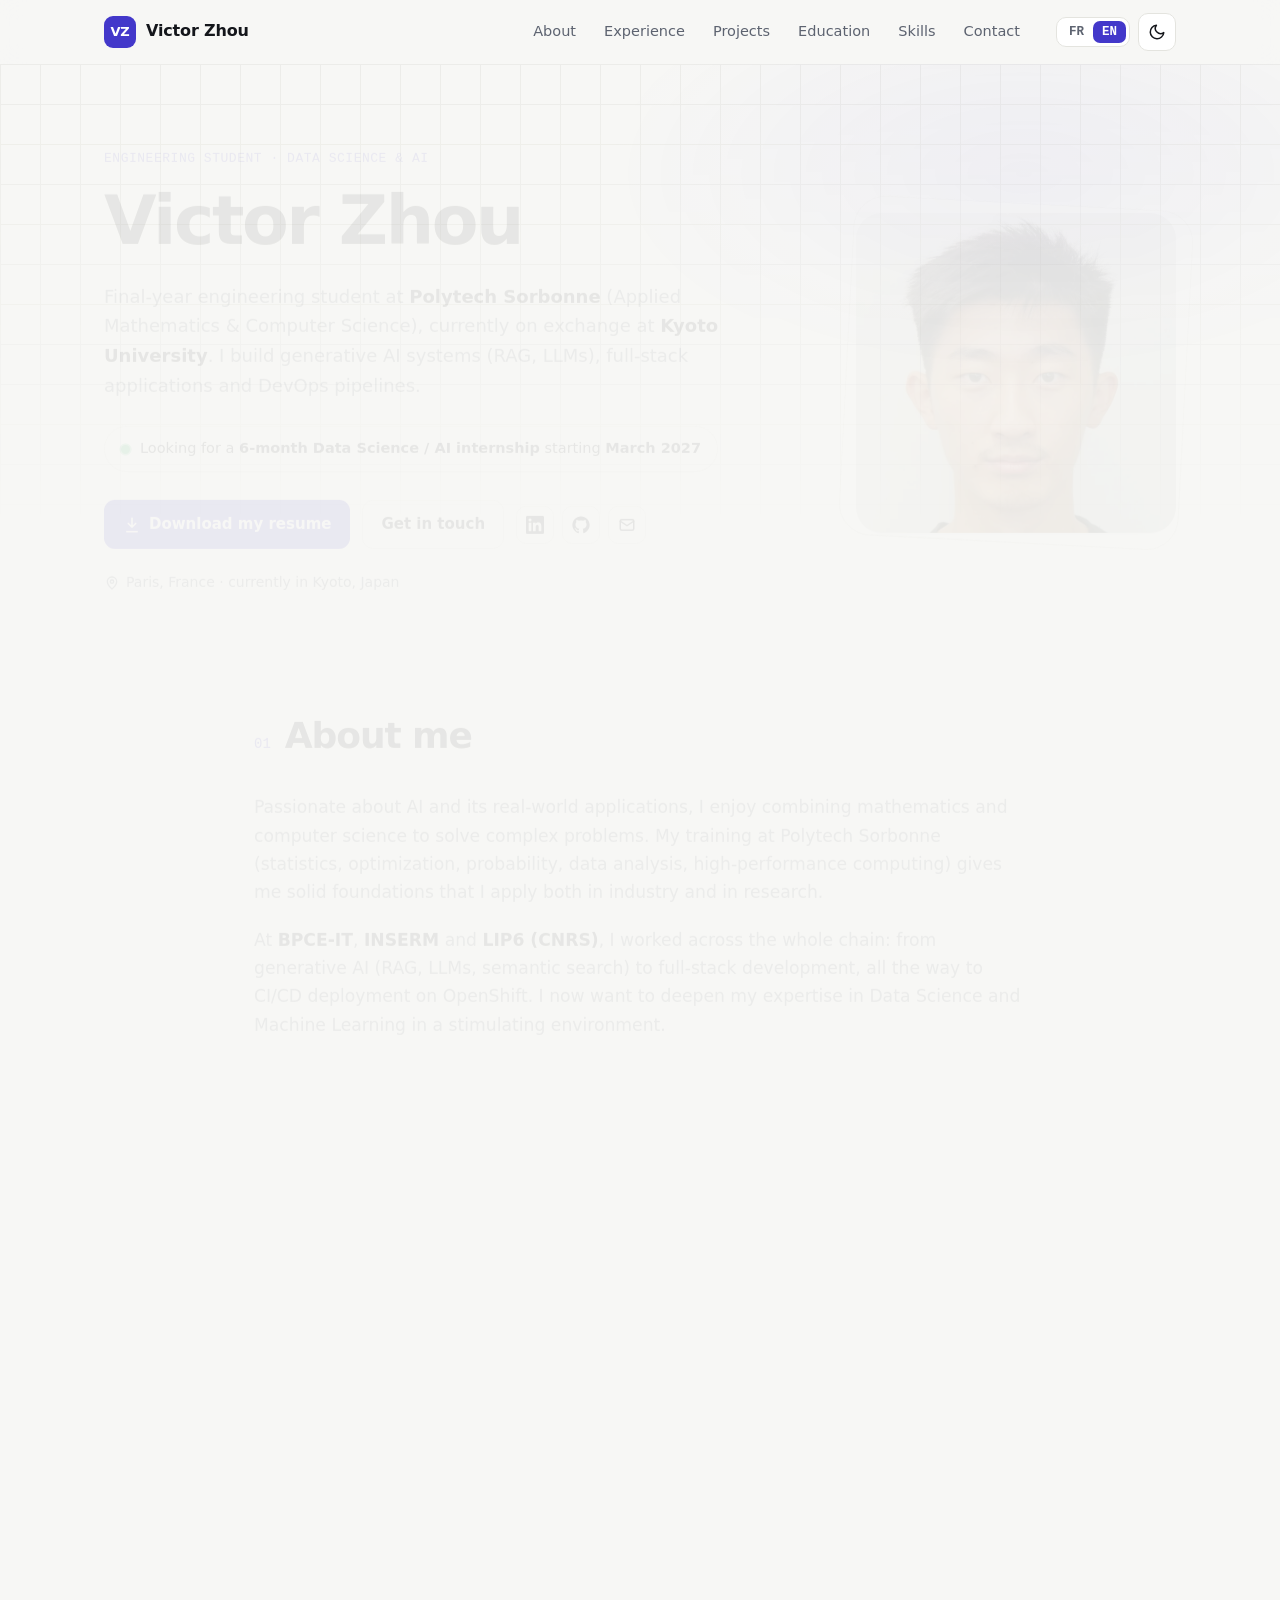
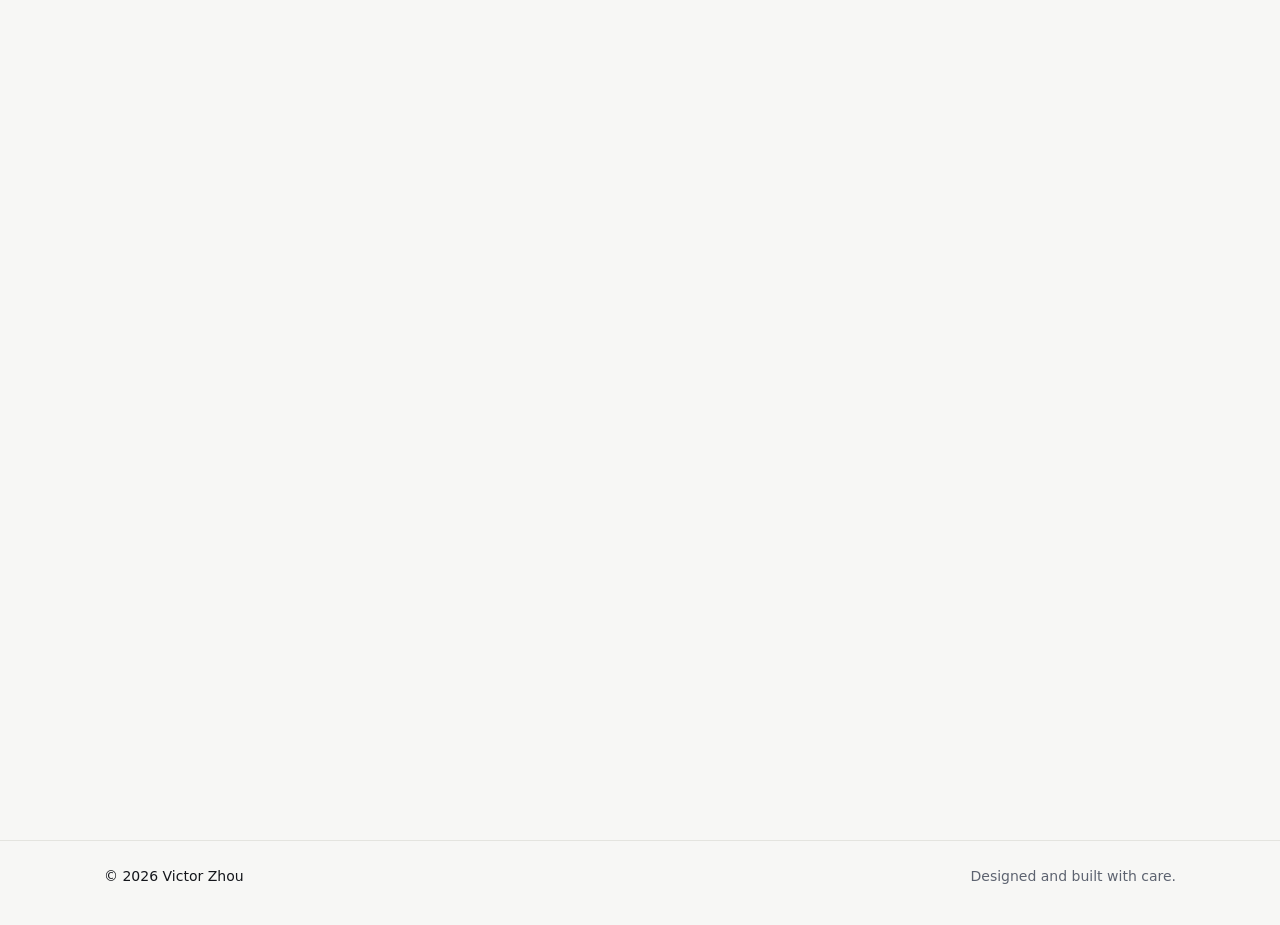
==== commit 276c3510: "Refonte du portfolio : nouveau design, contenu à jour, version anglaise - Nouveau site sans dépendan" ====
--- a/generic.html
+++ b/generic.html
@@ -1,94 +1,13 @@
-<!DOCTYPE HTML>
-<!--
-	Massively by HTML5 UP
-	html5up.net | @ajlkn
-	Free for personal and commercial use under the CCA 3.0 license (html5up.net/license)
--->
-<html>
-	<head>
-		<title>Victor Zhou</title>
-		<meta charset="utf-8" />
-		<meta name="viewport" content="width=device-width, initial-scale=1, user-scalable=no" />
-		<link rel="stylesheet" href="assets/css/main.css" />
-		<noscript><link rel="stylesheet" href="assets/css/noscript.css" /></noscript>
-	</head>
-	<body class="is-preload">
-
-		<!-- Wrapper -->
-			<div id="wrapper">
-
-				<!-- Header -->
-					<header id="header">
-						<a href="index.html" class="logo">Victor Zhou</a>
-					</header>
-
-				<!-- Nav -->
-					<nav id="nav">
-						<ul class="links">
-							<li><a href="index.html">Projets</a></li>
-							<li class="active"><a href="generic.html">CV & Contact</a></li>
-
-						</ul>
-						<ul class="icons">
-							<li><a href="https://www.linkedin.com/in/-victor-zhou/" class="icon brands fa-linkedin"><span class="label">LinkedIn</span></a></li>
-							<li><a href="mailto:Victor.Zhou@etu.sorbonne-universite.fr" class="icon solid fa-envelope"><span class="label">Envelope</span></a></li>
-							<li><a href="tel:+33658612959" class="icon solid fa-phone"><span class="label">Phone</span></a></li>
-							<li><a href="https://github.com/victorzhou-vz" class="icon brands fa-github"><span class="label">GitHub</span></a></li>
-						</ul>
-					</nav>
-
-				<!-- Main -->
-					<div id="main">
-							<section id="CV" class="cv-section">
-								<header class="major">
-									<h2>CV</h2>
-								</header>
-								<div class="exp-logos" style="display: flex; justify-content: center; gap: 50px; align-items: center; text-align: center; margin: 12px 0 100px 0;">
-
-									<a href="#" class="image"><img src="images/logos/Flag_of_France.svg.png" alt="CVFR" style="width: auto; height:50px;"></a>
-									<a href="#" class="image"><img src="images/logos/Flag_of_the_United_Kingdom.png" alt="CVEN" style="width: auto; height:45px;"></a>
-
-								</div>
-								<section>
-
-							<section id="Contact" class="contact-section">
-								<header class="major">
-									<h2>Contact</h2>
-								</header>
-								<div class="exp-logos" style="display: flex; flex-direction: column; justify-content: center; gap: 12px; align-items: center; text-align: center; margin: 12px 0 24px 0;">
-										<a href="https://www.linkedin.com/in/-victor-zhou/" class="image"><img src="images/logos/LinkedIn_logo_initials.png" alt="LinkedIn" style="width: 50px; height:auto;"></a>
-										<a href="https://www.linkedin.com/in/-victor-zhou/" class="image"><span>LinkedIn Victor Zhou</span></a>
-										<a href="mailto:Victor.Zhou@etu.sorbonne-universite.fr" class="image"><img src="images/logos/email.png" alt="Mail" style="width: 50px; height:auto;"></a>
-										<a href="mailto:Victor.Zhou@etu.sorbonne-universite.fr" class="image"><span>Victor.Zhou@etu.sorbonne-universite.fr</span></a>
-										<a href="tel:+33658612959" class="image"><img src="images/logos/telephone.png" alt="Telephone" style="width: 50px; height:auto;"></a>
-										<a href="tel:+33658612959" class="image"><span>+33 6 58 61 29 59</span></a>
-										<a href="https://github.com/victorzhou-vz" class="image"><img src="images/logos/github-mark.svg" alt="GitHub" style="width: 50px; height:auto;"></a>
-										<a href="https://github.com/victorzhou-vz" class="image"><span>victorzhou-vz</span></a>
-								</div>
-							<section>
-						<!-- Post -->
-							
-
-					</div>
-
-				<!-- Footer -->
-					
-
-				<!-- Copyright -->
-					<div id="copyright">
-						<ul><li>&copy; Victor Zhou</li><li><a href="https://github.com/victorzhou-vz">GitHub</a></li></ul>
-					</div>
-
-			</div>
-
-		<!-- Scripts -->
-			<script src="assets/js/jquery.min.js"></script>
-			<script src="assets/js/jquery.scrollex.min.js"></script>
-			<script src="assets/js/jquery.scrolly.min.js"></script>
-			<script src="assets/js/browser.min.js"></script>
-			<script src="assets/js/breakpoints.min.js"></script>
-			<script src="assets/js/util.js"></script>
-			<script src="assets/js/main.js"></script>
-
-	</body>
-</html>+<!DOCTYPE html>
+<html lang="fr">
+<head>
+	<meta charset="utf-8" />
+	<title>Victor Zhou</title>
+	<!-- Ancienne page « CV & Contact » : redirige vers la section contact -->
+	<meta http-equiv="refresh" content="0; url=index.html#contact" />
+	<link rel="canonical" href="index.html#contact" />
+</head>
+<body>
+	<p><a href="index.html#contact">Victor Zhou — Contact</a></p>
+</body>
+</html>
